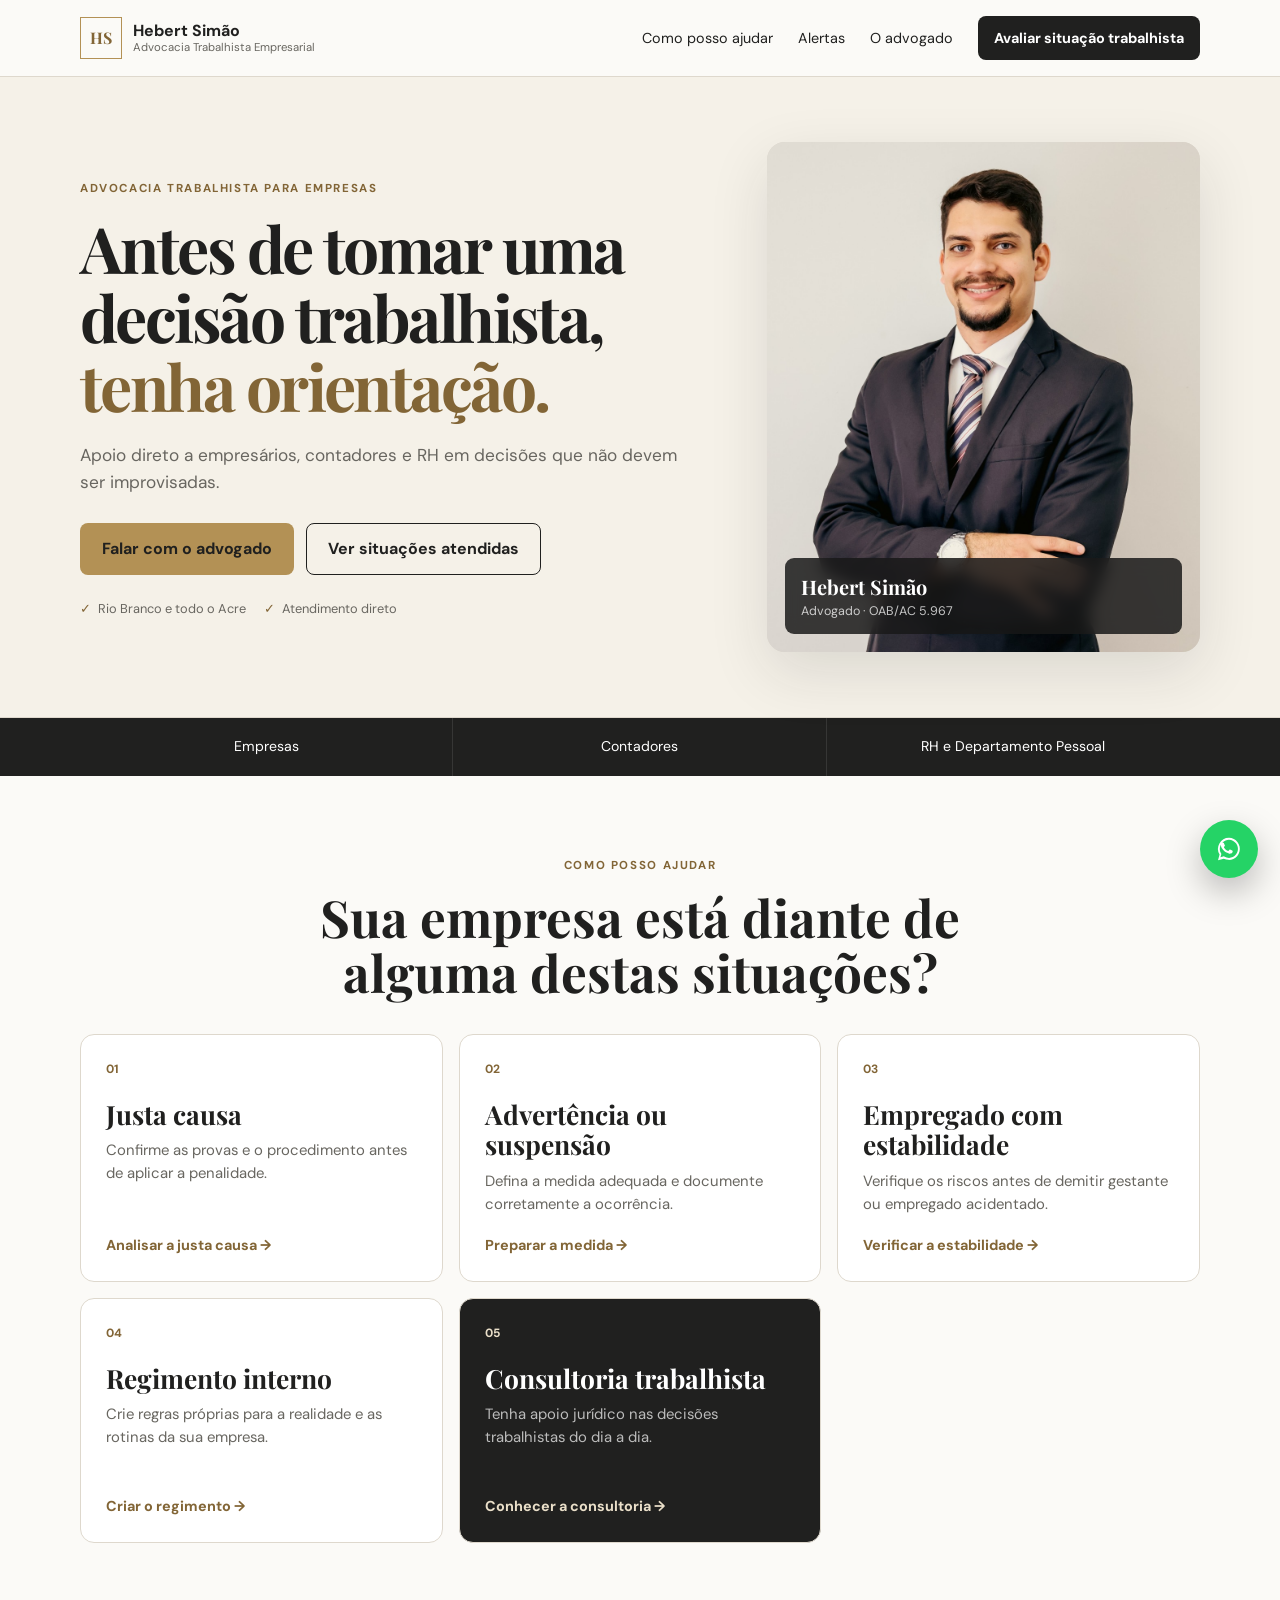
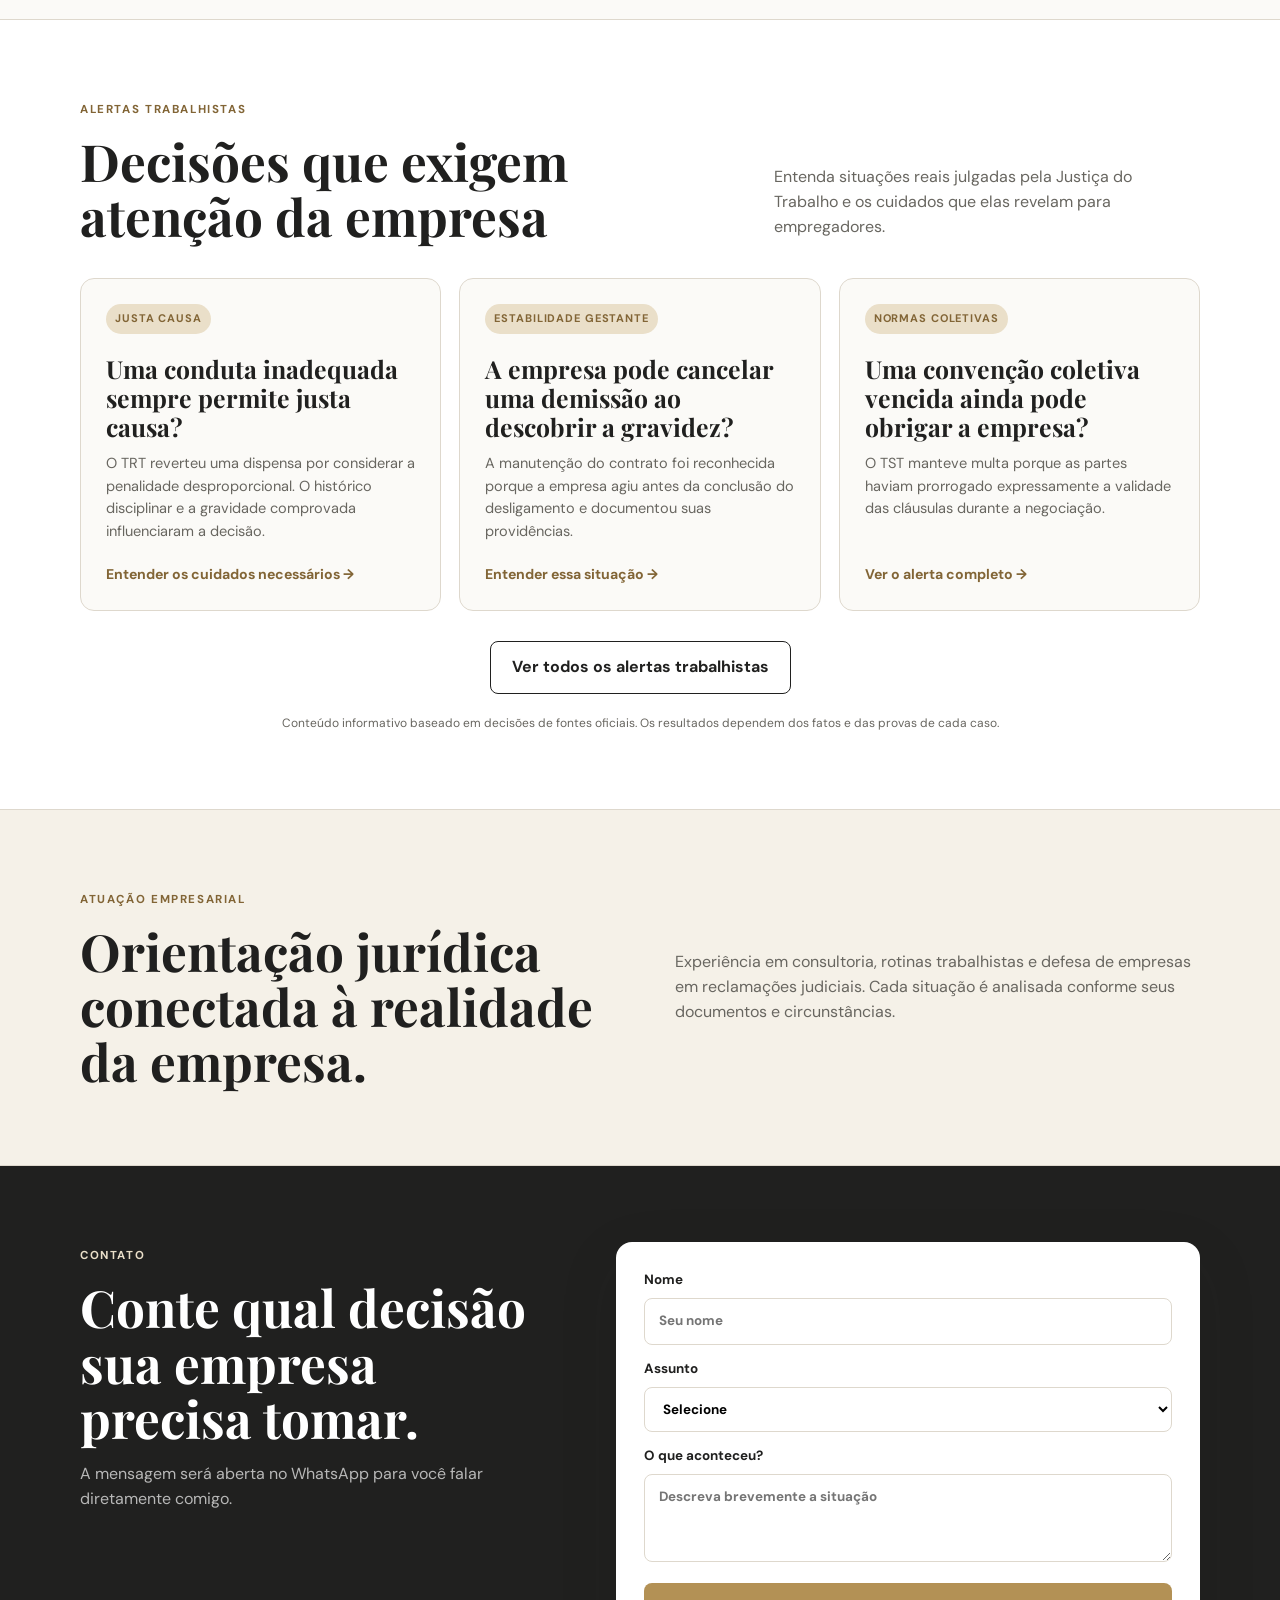
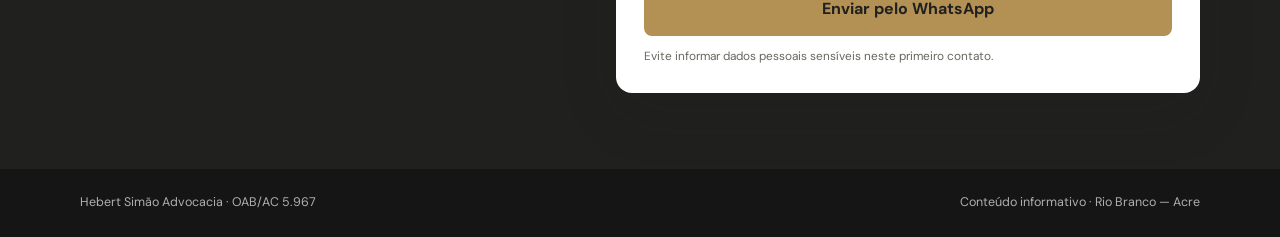
==== index.html @ ea66e222 "Ajusta chamada do contato no menu" ====
<!DOCTYPE html>
<html lang="pt-BR">
<head>
  <meta charset="UTF-8" />
  <meta name="viewport" content="width=device-width, initial-scale=1.0" />
  <meta name="description" content="Advocacia trabalhista para empresas no Acre. Orientação em justa causa, advertências, estabilidade, regimento interno e consultoria trabalhista." />
  <meta name="theme-color" content="#f5f1e8" />
  <meta property="og:title" content="Hebert Simão | Advocacia Trabalhista Empresarial" />
  <meta property="og:description" content="Orientação jurídica antes de advertir, aplicar justa causa ou demitir um empregado com estabilidade." />
  <title>Advogado Trabalhista para Empresas no Acre | Hebert Simão</title>
  <link rel="preconnect" href="https://fonts.googleapis.com" />
  <link rel="preconnect" href="https://fonts.gstatic.com" crossorigin />
  <link href="https://fonts.googleapis.com/css2?family=DM+Sans:wght@400;500;600;700&family=Playfair+Display:wght@600;700&display=swap" rel="stylesheet" />
  <link rel="stylesheet" href="styles.css?v=20260806-2" />
  <link rel="icon" href="favicon.svg" type="image/svg+xml" />
</head>
<body>
  <header class="site-header" id="inicio">
    <div class="container nav-wrap">
      <a class="brand" href="#inicio" aria-label="Página inicial">
        <span class="brand-mark">HS</span>
        <span class="brand-text"><strong>Hebert Simão</strong><small>Advocacia Trabalhista Empresarial</small></span>
      </a>
      <button class="menu-toggle" type="button" aria-label="Abrir menu" aria-expanded="false"><span></span><span></span><span></span></button>
      <nav class="main-nav" aria-label="Navegação principal">
        <a href="#servicos">Como posso ajudar</a>
        <a href="#alertas">Alertas</a>
        <a href="#sobre">O advogado</a>
        <a class="nav-cta" href="#contato">Avaliar situação trabalhista</a>
      </nav>
    </div>
  </header>

  <main>
    <section class="hero">
      <div class="container hero-grid">
        <div class="hero-copy">
          <span class="eyebrow">Advocacia trabalhista para empresas</span>
          <h1>Antes de tomar uma decisão trabalhista, <em>tenha orientação.</em></h1>
          <p class="hero-lead">Apoio direto a empresários, contadores e RH em decisões que não devem ser improvisadas.</p>
          <div class="hero-actions">
            <a class="btn btn-primary" href="#contato" data-service="Análise de uma decisão trabalhista">Falar com o advogado</a>
            <a class="btn btn-secondary" href="#servicos">Ver situações atendidas</a>
          </div>
          <div class="hero-trust"><span>Rio Branco e todo o Acre</span><span>Atendimento direto</span></div>
        </div>
        <div class="hero-photo">
          <img src="hebert-simao.jpg?v=20260804-1" alt="Hebert Simão, advogado trabalhista empresarial" />
          <div class="photo-caption"><strong>Hebert Simão</strong><span>Advogado · OAB/AC 5.967</span></div>
        </div>
      </div>
    </section>

    <section class="quick-strip" aria-label="Públicos atendidos">
      <div class="container quick-grid"><span>Empresas</span><span>Contadores</span><span>RH e Departamento Pessoal</span></div>
    </section>

    <section class="section" id="servicos">
      <div class="container">
        <div class="section-heading centered">
          <span class="eyebrow">Como posso ajudar</span>
          <h2>Sua empresa está diante de alguma destas situações?</h2>
        </div>
        <div class="service-grid">
          <article class="service-card"><span class="service-number">01</span><h3>Justa causa</h3><p>Confirme as provas e o procedimento antes de aplicar a penalidade.</p><a href="#contato" data-service="Justa causa">Analisar a justa causa →</a></article>
          <article class="service-card"><span class="service-number">02</span><h3>Advertência ou suspensão</h3><p>Defina a medida adequada e documente corretamente a ocorrência.</p><a href="#contato" data-service="Advertência ou suspensão">Preparar a medida →</a></article>
          <article class="service-card"><span class="service-number">03</span><h3>Empregado com estabilidade</h3><p>Verifique os riscos antes de demitir gestante ou empregado acidentado.</p><a href="#contato" data-service="Demissão de empregado com estabilidade">Verificar a estabilidade →</a></article>
          <article class="service-card"><span class="service-number">04</span><h3>Regimento interno</h3><p>Crie regras próprias para a realidade e as rotinas da sua empresa.</p><a href="#contato" data-service="Elaboração de regimento interno">Criar o regimento →</a></article>
          <article class="service-card featured"><span class="service-number">05</span><h3>Consultoria trabalhista</h3><p>Tenha apoio jurídico nas decisões trabalhistas do dia a dia.</p><a href="consultoria.html">Conhecer a consultoria →</a></article>
        </div>
      </div>
    </section>

    <section class="section alerts-section" id="alertas">
      <div class="container">
        <div class="section-heading alerts-heading">
          <div><span class="eyebrow">Alertas trabalhistas</span><h2>Decisões que exigem atenção da empresa</h2></div>
          <p>Entenda situações reais julgadas pela Justiça do Trabalho e os cuidados que elas revelam para empregadores.</p>
        </div>
        <div class="alert-grid">
          <article class="alert-card"><span class="alert-tag">Justa causa</span><h3>Uma conduta inadequada sempre permite justa causa?</h3><p>O TRT reverteu uma dispensa por considerar a penalidade desproporcional. O histórico disciplinar e a gravidade comprovada influenciaram a decisão.</p><a href="alerta.html?id=justa-causa-proporcionalidade">Entender os cuidados necessários →</a></article>
          <article class="alert-card"><span class="alert-tag">Estabilidade gestante</span><h3>A empresa pode cancelar uma demissão ao descobrir a gravidez?</h3><p>A manutenção do contrato foi reconhecida porque a empresa agiu antes da conclusão do desligamento e documentou suas providências.</p><a href="alerta.html?id=gravidez-cancelamento-demissao">Entender essa situação →</a></article>
          <article class="alert-card"><span class="alert-tag">Normas coletivas</span><h3>Uma convenção coletiva vencida ainda pode obrigar a empresa?</h3><p>O TST manteve multa porque as partes haviam prorrogado expressamente a validade das cláusulas durante a negociação.</p><a href="alerta.html?id=convencao-coletiva-prorrogada">Ver o alerta completo →</a></article>
        </div>
        <div class="alerts-action"><a class="btn btn-secondary" href="alertas.html">Ver todos os alertas trabalhistas</a></div>
        <p class="editorial-note">Conteúdo informativo baseado em decisões de fontes oficiais. Os resultados dependem dos fatos e das provas de cada caso.</p>
      </div>
    </section>

    <section class="section about-section" id="sobre">
      <div class="container about-wrap">
        <div><span class="eyebrow">Atuação empresarial</span><h2>Orientação jurídica conectada à realidade da empresa.</h2></div>
        <p>Experiência em consultoria, rotinas trabalhistas e defesa de empresas em reclamações judiciais. Cada situação é analisada conforme seus documentos e circunstâncias.</p>
      </div>
    </section>

    <section class="contact-section" id="contato">
      <div class="container contact-grid">
        <div class="contact-copy"><span class="eyebrow">Contato</span><h2>Conte qual decisão sua empresa precisa tomar.</h2><p>A mensagem será aberta no WhatsApp para você falar diretamente comigo.</p></div>
        <form class="contact-form" id="contactForm">
          <label>Nome<input type="text" name="nome" autocomplete="name" required placeholder="Seu nome" /></label>
          <label>Assunto<select name="assunto" id="assunto" required><option value="">Selecione</option><option value="Justa causa">Justa causa</option><option value="Advertência ou suspensão">Advertência ou suspensão</option><option value="Demissão de empregado com estabilidade">Demissão com estabilidade</option><option value="Elaboração de regimento interno">Regimento interno</option><option value="Consultoria trabalhista empresarial">Consultoria trabalhista</option><option value="Análise de uma decisão trabalhista">Outro assunto</option></select></label>
          <label>O que aconteceu?<textarea name="mensagem" required rows="3" placeholder="Descreva brevemente a situação"></textarea></label>
          <input type="hidden" name="perfil" value="Empresa, contador ou RH" />
          <button class="btn btn-primary btn-full" type="submit">Enviar pelo WhatsApp</button>
          <small class="form-note">Evite informar dados pessoais sensíveis neste primeiro contato.</small>
        </form>
      </div>
    </section>
  </main>

  <a class="whatsapp-float" href="https://wa.me/5568999528903?text=Ol%C3%A1%2C%20Dr.%20Hebert.%20Vim%20pelo%20site%20trabalhista%20empresarial." target="_blank" rel="noopener noreferrer" aria-label="Falar pelo WhatsApp"><svg viewBox="0 0 32 32" aria-hidden="true"><path d="M19.11 17.47c-.29-.15-1.71-.84-1.97-.94-.27-.1-.46-.15-.65.15-.19.29-.75.94-.91 1.13-.17.19-.34.22-.63.07-.29-.15-1.23-.45-2.34-1.45-.86-.77-1.45-1.72-1.62-2.01-.17-.29-.02-.45.13-.59.13-.13.29-.34.44-.51.15-.17.19-.29.29-.49.1-.19.05-.36-.02-.51-.07-.15-.65-1.57-.89-2.15-.23-.56-.47-.48-.65-.49h-.56c-.19 0-.51.07-.77.36-.27.29-1.01.99-1.01 2.42s1.04 2.81 1.18 3.01c.15.19 2.04 3.12 4.95 4.38.69.3 1.23.48 1.65.61.69.22 1.32.19 1.82.12.56-.08 1.71-.7 1.95-1.38.24-.68.24-1.26.17-1.38-.07-.12-.27-.19-.56-.34zM16.03 4.8a11.05 11.05 0 0 0-9.47 16.75L5 27.2l5.79-1.52A11.04 11.04 0 1 0 16.03 4.8zm0 20.08c-1.7 0-3.36-.46-4.8-1.34l-.34-.2-3.44.9.92-3.35-.22-.35a9.04 9.04 0 1 1 7.88 4.34z"/></svg></a>
  <footer class="site-footer"><div class="container footer-bottom"><span>Hebert Simão Advocacia · OAB/AC 5.967</span><span>Conteúdo informativo · Rio Branco — Acre</span></div></footer>
  <script src="script.js?v=20260806-1"></script>
</body>
</html>
---- styles.css ----
:root{--ink:#20201f;--gold:#b39155;--gold-dark:#826536;--gold-light:#eadfc9;--cream:#f5f1e8;--paper:#fbfaf7;--muted:#686660;--line:#ded8cd;--whatsapp:#25d366;--shadow:0 20px 60px rgba(32,32,31,.12)}
*{box-sizing:border-box}html{scroll-behavior:smooth;scroll-padding-top:88px}body{margin:0;font-family:"DM Sans",sans-serif;color:var(--ink);background:var(--paper);line-height:1.55}a{color:inherit;text-decoration:none}button,input,select,textarea{font:inherit}.container{width:min(1120px,calc(100% - 38px));margin:0 auto}.narrow{max-width:820px}
.site-header{position:sticky;top:0;z-index:100;background:rgba(251,250,247,.95);backdrop-filter:blur(14px);border-bottom:1px solid var(--line)}.nav-wrap{min-height:76px;display:flex;align-items:center;justify-content:space-between;gap:22px}.brand{display:inline-flex;align-items:center;gap:11px}.brand-mark{width:42px;height:42px;display:grid;place-items:center;border:1px solid var(--gold);color:var(--gold-dark);font-family:"Playfair Display",serif;font-weight:700}.brand-text{display:flex;flex-direction:column;line-height:1.18}.brand-text strong{font-size:1rem}.brand-text small{font-size:.71rem;color:var(--muted)}.main-nav{display:flex;align-items:center;gap:25px;font-size:.9rem}.main-nav a:hover{color:var(--gold-dark)}.nav-cta{background:var(--ink);color:#fff!important;padding:11px 16px;font-weight:700;border-radius:8px}.menu-toggle{display:none;background:transparent;border:0}.menu-toggle span{display:block;width:24px;height:2px;margin:5px;background:var(--ink)}
.hero{background:var(--cream);padding:65px 0;border-bottom:1px solid var(--line)}.hero-grid{display:grid;grid-template-columns:1.18fr .82fr;gap:64px;align-items:center}.eyebrow{display:inline-block;text-transform:uppercase;letter-spacing:.14em;font-size:.72rem;font-weight:700;color:var(--gold-dark);margin-bottom:15px}.hero h1,.section-heading h2,.about-wrap h2,.contact-copy h2,.inner-hero h1,.article-cta h2{font-family:"Playfair Display",serif;line-height:1.08;margin:0}.hero h1{font-size:clamp(2.8rem,5vw,4.8rem);letter-spacing:-.04em}.hero h1 em{color:var(--gold-dark);font-style:normal}.hero-lead{max-width:650px;font-size:1.08rem;color:var(--muted);margin:22px 0 27px}.hero-actions{display:flex;flex-wrap:wrap;gap:12px}.btn{min-height:51px;display:inline-flex;align-items:center;justify-content:center;padding:13px 21px;border:1px solid transparent;font-weight:700;border-radius:8px;cursor:pointer;transition:.2s}.btn:hover{transform:translateY(-1px)}.btn-primary{background:var(--gold);color:var(--ink)}.btn-primary:hover{background:var(--gold-light)}.btn-secondary{border-color:var(--ink)}.btn-full{width:100%}.hero-trust{display:flex;flex-wrap:wrap;gap:18px;margin-top:24px;color:var(--muted);font-size:.8rem}.hero-trust span:before{content:"✓";color:var(--gold-dark);margin-right:7px}.hero-photo{position:relative;overflow:hidden;height:510px;border-radius:18px;background:#ded8cd;box-shadow:var(--shadow)}.hero-photo img{width:100%;height:100%;display:block;object-fit:cover;object-position:center 18%}.photo-caption{position:absolute;left:18px;right:18px;bottom:18px;display:flex;flex-direction:column;padding:13px 16px;border-radius:9px;background:rgba(25,25,24,.84);color:#fff;backdrop-filter:blur(8px)}.photo-caption strong{font-family:"Playfair Display",serif;font-size:1.25rem}.photo-caption span{font-size:.78rem;color:rgba(255,255,255,.75)}
.quick-strip{background:var(--ink);color:#fff}.quick-grid{display:grid;grid-template-columns:repeat(3,1fr)}.quick-grid span{padding:18px;text-align:center;border-right:1px solid rgba(255,255,255,.1);font-size:.88rem}.quick-grid span:last-child{border-right:0}
.section{padding:76px 0}.section-heading{max-width:780px;margin-bottom:34px}.section-heading.centered{text-align:center;margin-left:auto;margin-right:auto}.section-heading h2,.about-wrap h2{font-size:clamp(2rem,4vw,3.25rem)}.service-grid{display:grid;grid-template-columns:repeat(3,1fr);gap:16px}.service-card{background:#fff;border:1px solid var(--line);padding:25px;border-radius:14px;display:flex;flex-direction:column;min-height:245px}.service-number{color:var(--gold-dark);font-size:.75rem;font-weight:700}.service-card h3{font-family:"Playfair Display",serif;font-size:1.65rem;line-height:1.15;margin:20px 0 10px}.service-card p{color:var(--muted);margin:0 0 18px;font-size:.93rem}.service-card a{margin-top:auto;color:var(--gold-dark);font-weight:700;font-size:.9rem}.service-card.featured{background:var(--ink);color:#fff}.service-card.featured p{color:rgba(255,255,255,.7)}.service-card.featured .service-number,.service-card.featured a{color:var(--gold-light)}
.alerts-section{background:#fff;border-top:1px solid var(--line)}.alerts-heading{max-width:none;display:grid;grid-template-columns:1.2fr .8fr;gap:56px;align-items:end}.alerts-heading p{color:var(--muted);margin:0 0 5px}.alert-grid{display:grid;grid-template-columns:repeat(3,1fr);gap:18px}.alert-card{background:var(--paper);border:1px solid var(--line);border-radius:14px;padding:25px;display:flex;flex-direction:column;min-height:300px;transition:.2s}.alert-card:hover{transform:translateY(-3px);box-shadow:0 14px 35px rgba(32,32,31,.08)}.alert-tag{display:inline-flex;align-self:flex-start;padding:6px 9px;border-radius:999px;background:var(--gold-light);color:var(--gold-dark);font-size:.69rem;font-weight:700;text-transform:uppercase;letter-spacing:.08em}.alert-card h3,.alert-card h2{font-family:"Playfair Display",serif;line-height:1.18;margin:20px 0 12px}.alert-card h3{font-size:1.55rem}.alert-card h2{font-size:1.48rem}.alert-card p{color:var(--muted);font-size:.91rem;margin:0 0 20px}.alert-card a{margin-top:auto;color:var(--gold-dark);font-weight:700;font-size:.88rem}.alerts-action{text-align:center;margin-top:30px}.editorial-note{max-width:760px;margin:20px auto 0;text-align:center;color:var(--muted);font-size:.75rem}
.about-section{background:var(--cream);border-top:1px solid var(--line);border-bottom:1px solid var(--line)}.about-wrap{display:grid;grid-template-columns:1fr 1fr;gap:70px;align-items:center}.about-wrap p{color:var(--muted);margin:0;font-size:1rem}
.contact-section{background:var(--ink);color:#fff;padding:76px 0}.contact-grid{display:grid;grid-template-columns:.9fr 1.1fr;gap:58px;align-items:start}.contact-copy .eyebrow{color:var(--gold-light)}.contact-copy h2{font-size:clamp(2.1rem,4vw,3.4rem)}.contact-copy p{color:rgba(255,255,255,.68)}.contact-form{background:#fff;color:var(--ink);padding:28px;border-radius:16px;box-shadow:var(--shadow)}.contact-form label{display:block;font-weight:700;font-size:.84rem;margin-bottom:14px}.contact-form input,.contact-form select,.contact-form textarea{width:100%;margin-top:7px;padding:12px 14px;border:1px solid var(--line);border-radius:8px;background:#fff;outline:none}.contact-form input:focus,.contact-form select:focus,.contact-form textarea:focus{border-color:var(--gold);box-shadow:0 0 0 3px rgba(179,145,85,.14)}.form-note{display:block;margin-top:11px;color:var(--muted);font-size:.74rem}
.inner-hero{padding:76px 0 64px;background:var(--cream);border-bottom:1px solid var(--line)}.inner-hero h1{font-size:clamp(2.5rem,5vw,4.4rem);letter-spacing:-.035em}.inner-hero p{max-width:700px;color:var(--muted);font-size:1.05rem}.filter-row{display:flex;flex-wrap:wrap;gap:9px;margin-bottom:28px}.filter-button{border:1px solid var(--line);background:#fff;padding:9px 14px;border-radius:999px;color:var(--muted);cursor:pointer;font-size:.82rem;font-weight:700}.filter-button.active,.filter-button:hover{background:var(--ink);border-color:var(--ink);color:#fff}.alert-list .alert-card{min-height:315px}.article-cta{padding:68px 0;text-align:center;background:var(--ink);color:#fff}.article-cta .eyebrow{color:var(--gold-light)}.article-cta h2{font-size:clamp(2rem,4vw,3rem)}.article-cta p{color:rgba(255,255,255,.7);margin:18px auto 25px}
.article-header .back-link{display:block;margin-bottom:28px;color:var(--muted);font-size:.85rem;font-weight:700}.article-header .alert-tag{margin-bottom:17px}.article-layout{display:grid;grid-template-columns:minmax(0,1fr) 340px;gap:72px;padding-top:64px;padding-bottom:76px;align-items:start}.article-body{font-size:1.04rem}.article-body>p{margin:0 0 22px}.care-box{margin:34px 0;padding:28px;background:var(--cream);border-left:4px solid var(--gold)}.care-box h2,.article-contact h2{font-family:"Playfair Display",serif;line-height:1.18;margin:0 0 16px}.care-box ul{margin:0;padding-left:21px}.care-box li{margin:9px 0}.case-note{padding:18px;border:1px solid var(--line);border-radius:10px;color:var(--muted);font-size:.9rem}.source-line{font-size:.82rem;color:var(--muted)}.source-line a,.text-link{color:var(--gold-dark);font-weight:700}.article-contact{position:sticky;top:100px;background:var(--ink);color:#fff;padding:27px;border-radius:14px}.article-contact .eyebrow{color:var(--gold-light)}.article-contact p{font-size:.9rem;color:rgba(255,255,255,.7)}.article-contact .btn{margin-top:10px}
.whatsapp-float{position:fixed!important;right:22px;bottom:max(22px,env(safe-area-inset-bottom));width:58px;height:58px;border-radius:50%;background:var(--whatsapp);display:grid!important;place-items:center;z-index:9999;visibility:visible!important;opacity:1!important;pointer-events:auto;box-shadow:0 14px 35px rgba(0,0,0,.26);transition:.2s}.whatsapp-float:hover{transform:translateY(-2px) scale(1.03)}.whatsapp-float svg{width:32px;height:32px;fill:#fff}.site-footer{background:#151515;color:rgba(255,255,255,.66);padding:24px 0}.footer-bottom{display:flex;justify-content:space-between;gap:20px;font-size:.78rem}
@media(max-width:900px){.main-nav{position:absolute;left:18px;right:18px;top:76px;display:none;flex-direction:column;align-items:stretch;background:var(--paper);padding:20px;border:1px solid var(--line);box-shadow:var(--shadow)}.main-nav.open{display:flex}.menu-toggle{display:block}.hero{padding:52px 0}.hero-grid,.about-wrap,.contact-grid,.alerts-heading,.article-layout{grid-template-columns:1fr}.hero-grid{gap:34px}.hero-photo{height:500px;max-width:520px}.service-grid{grid-template-columns:1fr 1fr}.alert-grid{grid-template-columns:1fr 1fr}.alerts-heading{gap:15px}.article-layout{gap:34px}.article-contact{position:static}.section{padding:62px 0}}
@media(max-width:640px){.container{width:min(100% - 26px,1120px)}.brand-text small{display:none}.hero h1{font-size:2.5rem}.hero-lead{font-size:1rem}.hero-actions{flex-direction:column}.btn{width:100%}.hero-photo{height:390px}.quick-grid{grid-template-columns:1fr}.quick-grid span{border-right:0;border-bottom:1px solid rgba(255,255,255,.1);padding:13px}.service-grid,.alert-grid{grid-template-columns:1fr}.service-card{min-height:auto;padding:23px}.alert-card{min-height:auto}.contact-form{padding:22px}.footer-bottom{flex-direction:column;gap:5px}.whatsapp-float{right:16px;bottom:max(16px,env(safe-area-inset-bottom));width:54px;height:54px}.inner-hero{padding:52px 0}.inner-hero h1{font-size:2.45rem}.article-layout{padding-top:42px}}

/* Consultoria trabalhista empresarial */
.consult-hero{background:var(--cream);padding:72px 0;border-bottom:1px solid var(--line)}
.consult-hero-grid{display:grid;grid-template-columns:1.08fr .92fr;gap:64px;align-items:center}
.consult-hero h1{font-family:"Playfair Display",serif;font-size:clamp(2.7rem,5vw,4.7rem);line-height:1.06;letter-spacing:-.04em;margin:0}
.consult-hero h1 em{color:var(--gold-dark);font-style:normal}
.consult-hero p{max-width:650px;color:var(--muted);font-size:1.06rem;margin:22px 0 28px}
.consult-panel{background:var(--ink);color:#fff;border-radius:18px;padding:32px;box-shadow:var(--shadow)}
.consult-panel .eyebrow{color:var(--gold-light)}
.consult-panel h2{font-family:"Playfair Display",serif;font-size:2rem;line-height:1.15;margin:0 0 20px}
.consult-checks{list-style:none;padding:0;margin:0;display:grid;gap:13px}
.consult-checks li{position:relative;padding-left:27px;color:rgba(255,255,255,.76);font-size:.94rem}
.consult-checks li:before{content:"✓";position:absolute;left:0;color:var(--gold-light);font-weight:700}
.support-grid{display:grid;grid-template-columns:1fr 1fr;gap:20px}
.support-card{border:1px solid var(--line);border-radius:16px;padding:30px;background:#fff;display:flex;flex-direction:column}
.support-card.featured{background:var(--ink);color:#fff}
.support-card .support-label{color:var(--gold-dark);font-size:.72rem;font-weight:700;text-transform:uppercase;letter-spacing:.12em}
.support-card.featured .support-label{color:var(--gold-light)}
.support-card h3{font-family:"Playfair Display",serif;font-size:2rem;line-height:1.15;margin:16px 0 10px}
.support-card>p{color:var(--muted);margin:0 0 20px}
.support-card.featured>p,.support-card.featured li{color:rgba(255,255,255,.72)}
.support-card ul{padding-left:20px;margin:0 0 26px}
.support-card li{margin:9px 0;color:var(--muted)}
.support-card .btn{margin-top:auto;align-self:flex-start}
.support-card.featured .btn-secondary{border-color:var(--gold-light);color:var(--gold-light)}
.scope-section{background:var(--cream);border-top:1px solid var(--line);border-bottom:1px solid var(--line)}
.scope-grid{display:grid;grid-template-columns:.85fr 1.15fr;gap:70px;align-items:start}
.scope-grid h2{font-family:"Playfair Display",serif;font-size:clamp(2rem,4vw,3.2rem);line-height:1.08;margin:0}
.scope-items{display:grid;grid-template-columns:1fr 1fr;gap:12px}
.scope-item{background:#fff;border:1px solid var(--line);border-radius:12px;padding:18px}
.scope-item strong{display:block;margin-bottom:5px}
.scope-item span{color:var(--muted);font-size:.86rem}
.steps-grid{display:grid;grid-template-columns:repeat(3,1fr);gap:18px}
.step-card{padding:25px;border-top:2px solid var(--gold)}
.step-card span{font-family:"Playfair Display",serif;color:var(--gold-dark);font-size:1.5rem}
.step-card h3{margin:11px 0 8px}
.step-card p{color:var(--muted);font-size:.9rem;margin:0}
.consult-note{max-width:780px;margin:28px auto 0;text-align:center;color:var(--muted);font-size:.78rem}
@media(max-width:900px){.consult-hero-grid,.scope-grid{grid-template-columns:1fr}.consult-hero-grid{gap:34px}.scope-grid{gap:34px}}
@media(max-width:640px){.consult-hero{padding:52px 0}.consult-hero h1{font-size:2.55rem}.consult-panel{padding:25px}.support-grid,.scope-items,.steps-grid{grid-template-columns:1fr}.support-card{padding:24px}.support-card .btn{width:100%}.step-card{padding:20px 4px}}
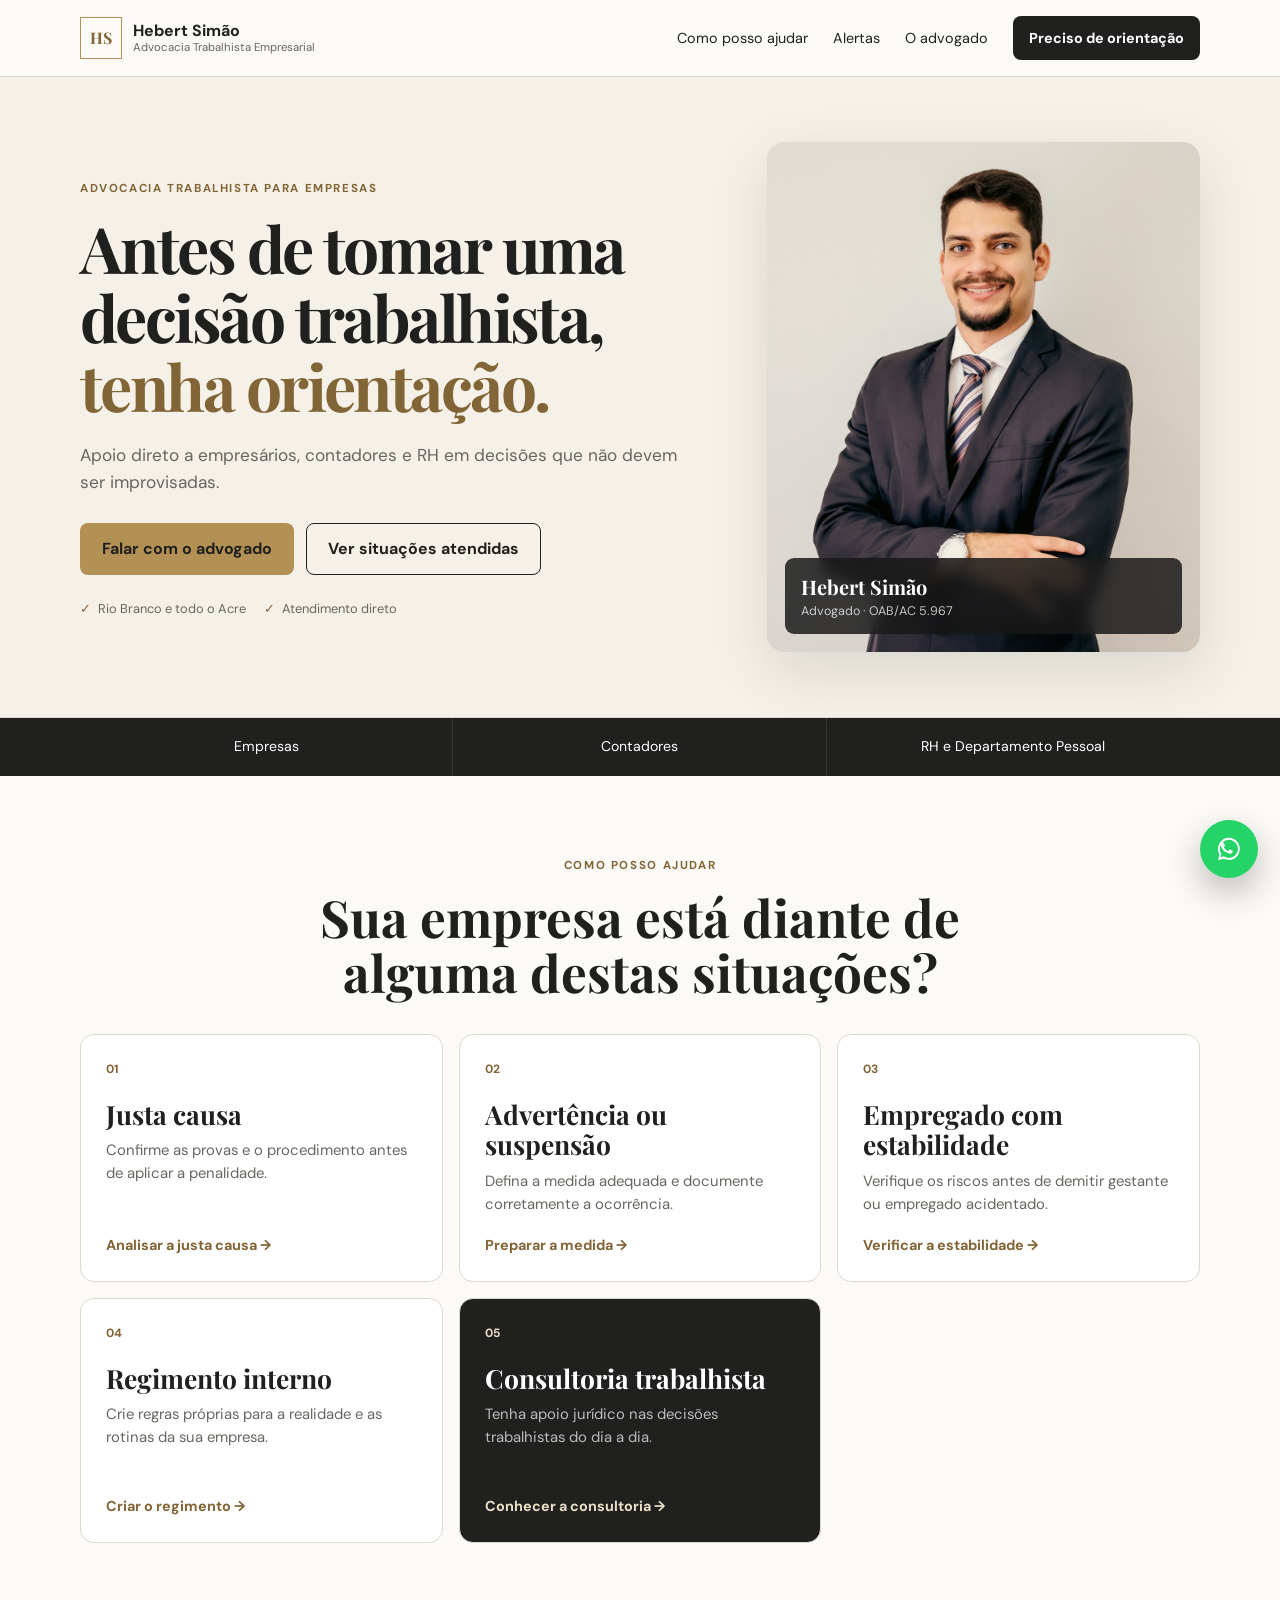
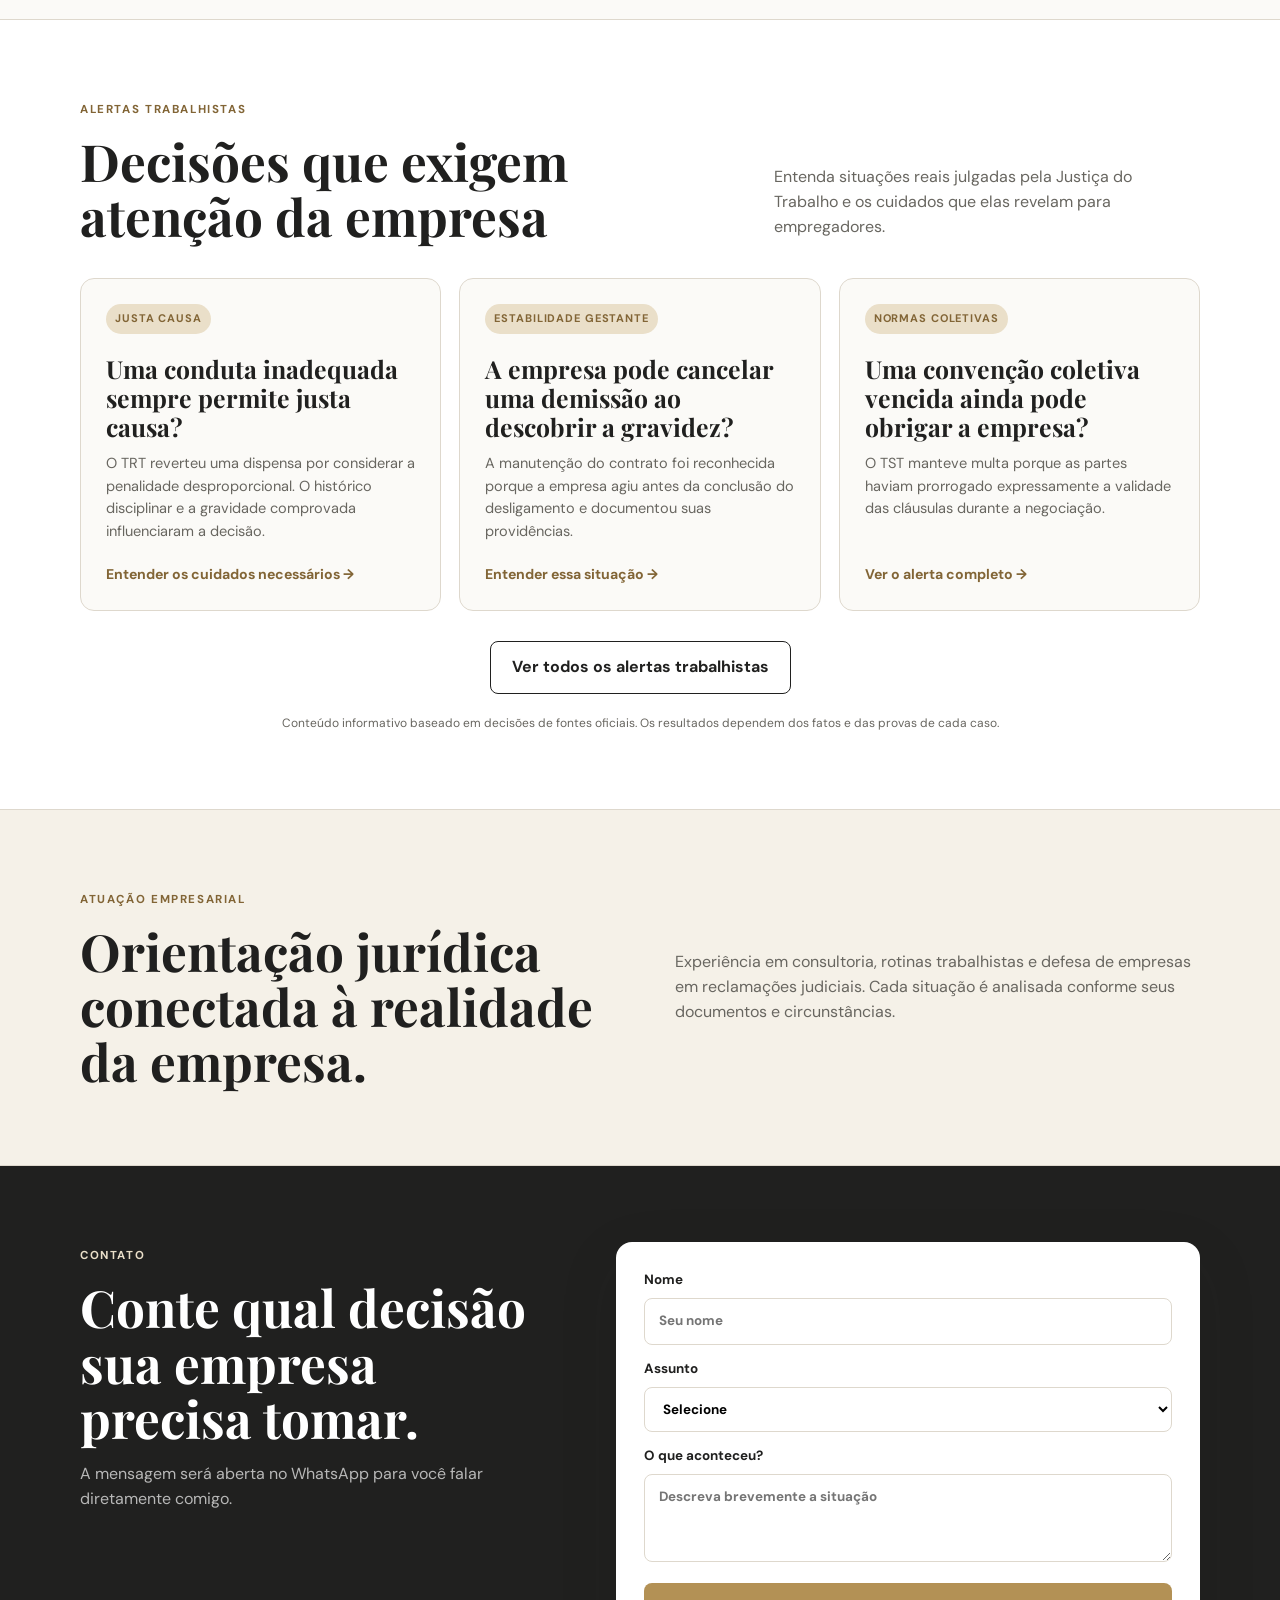
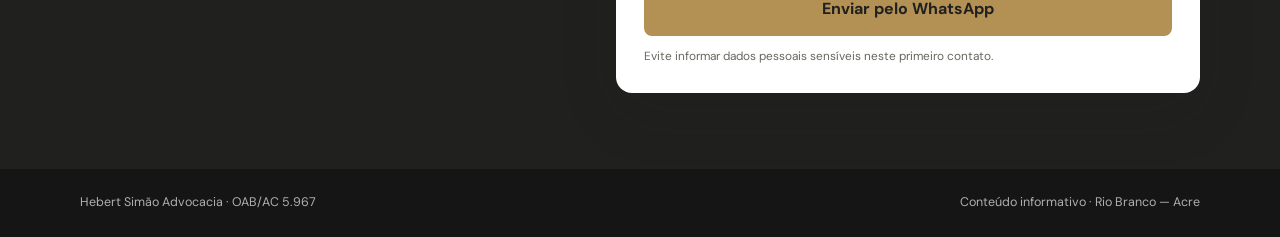
==== commit 11cc2c02: "Encurta chamada do menu para orientação" ====
--- a/index.html
+++ b/index.html
@@ -26,7 +26,7 @@
         <a href="#servicos">Como posso ajudar</a>
         <a href="#alertas">Alertas</a>
         <a href="#sobre">O advogado</a>
-        <a class="nav-cta" href="#contato">Avaliar situação trabalhista</a>
+        <a class="nav-cta" href="#contato">Preciso de orientação</a>
       </nav>
     </div>
   </header>
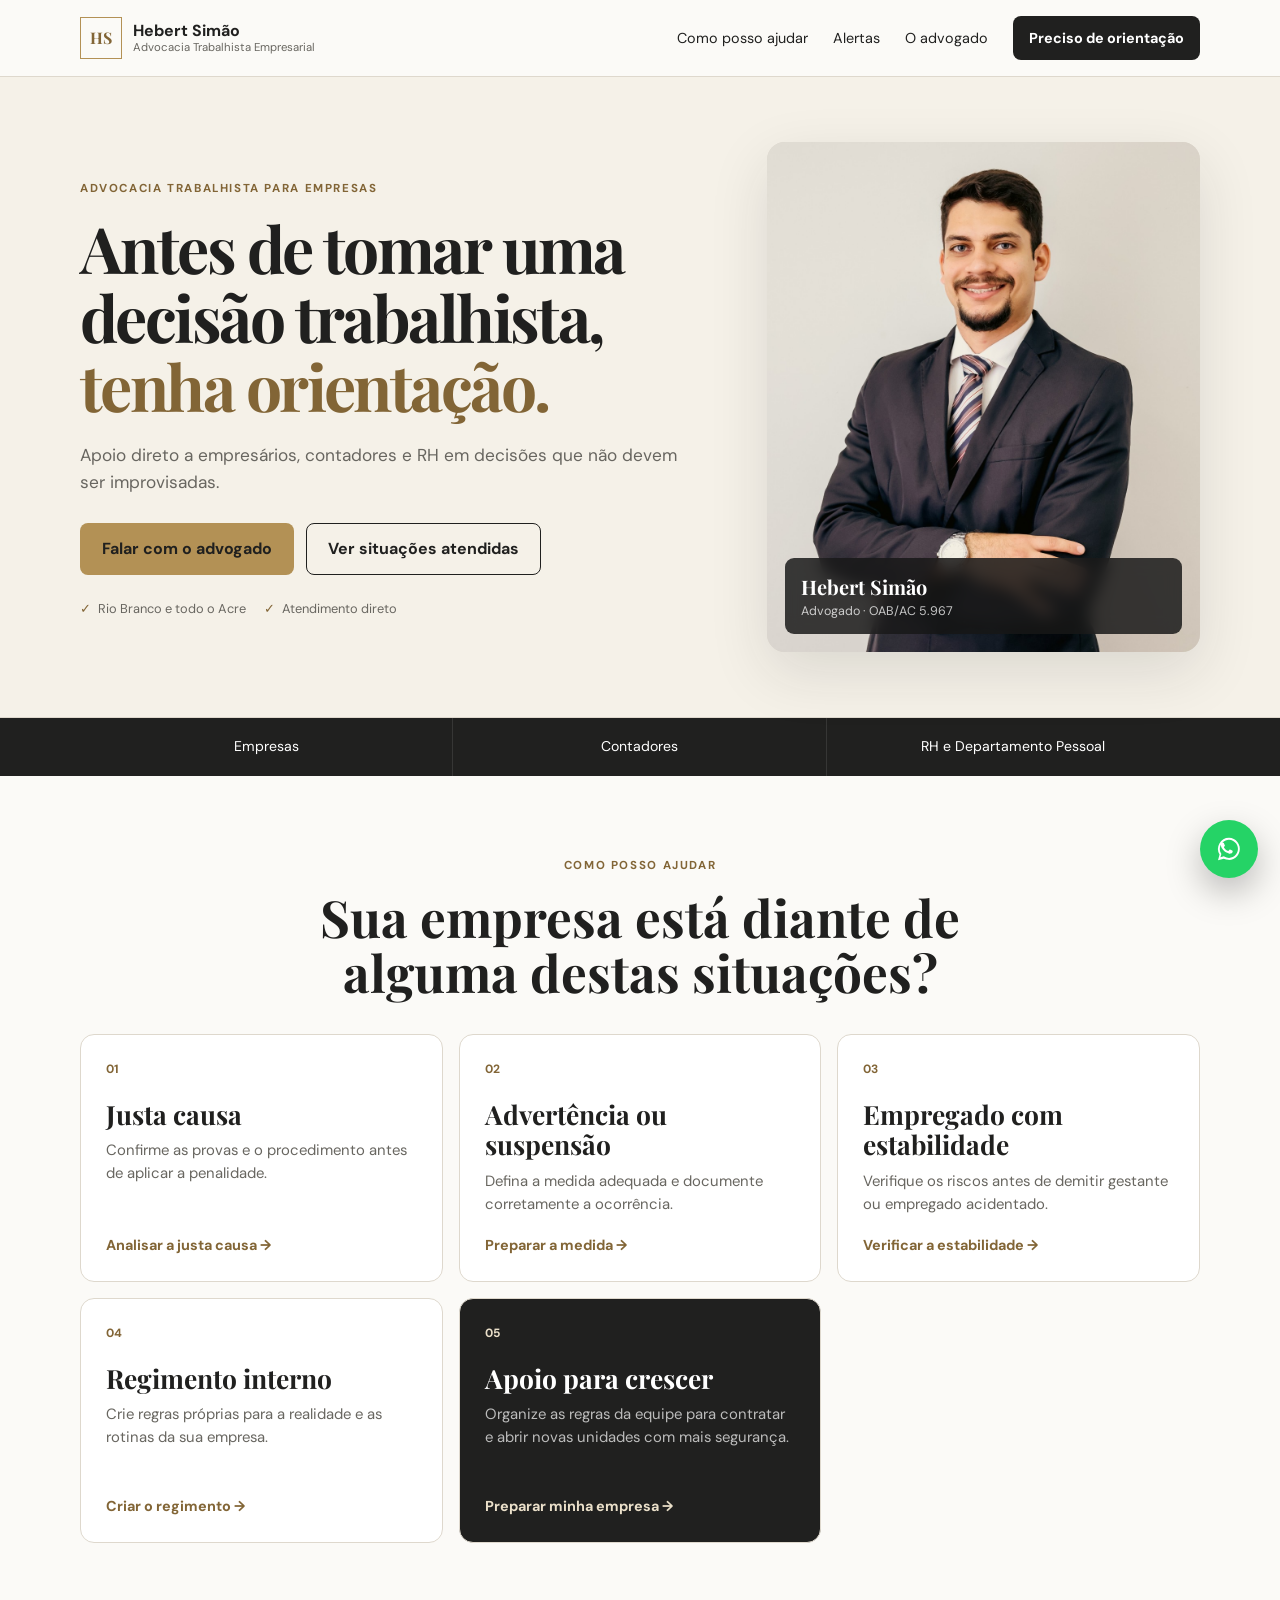
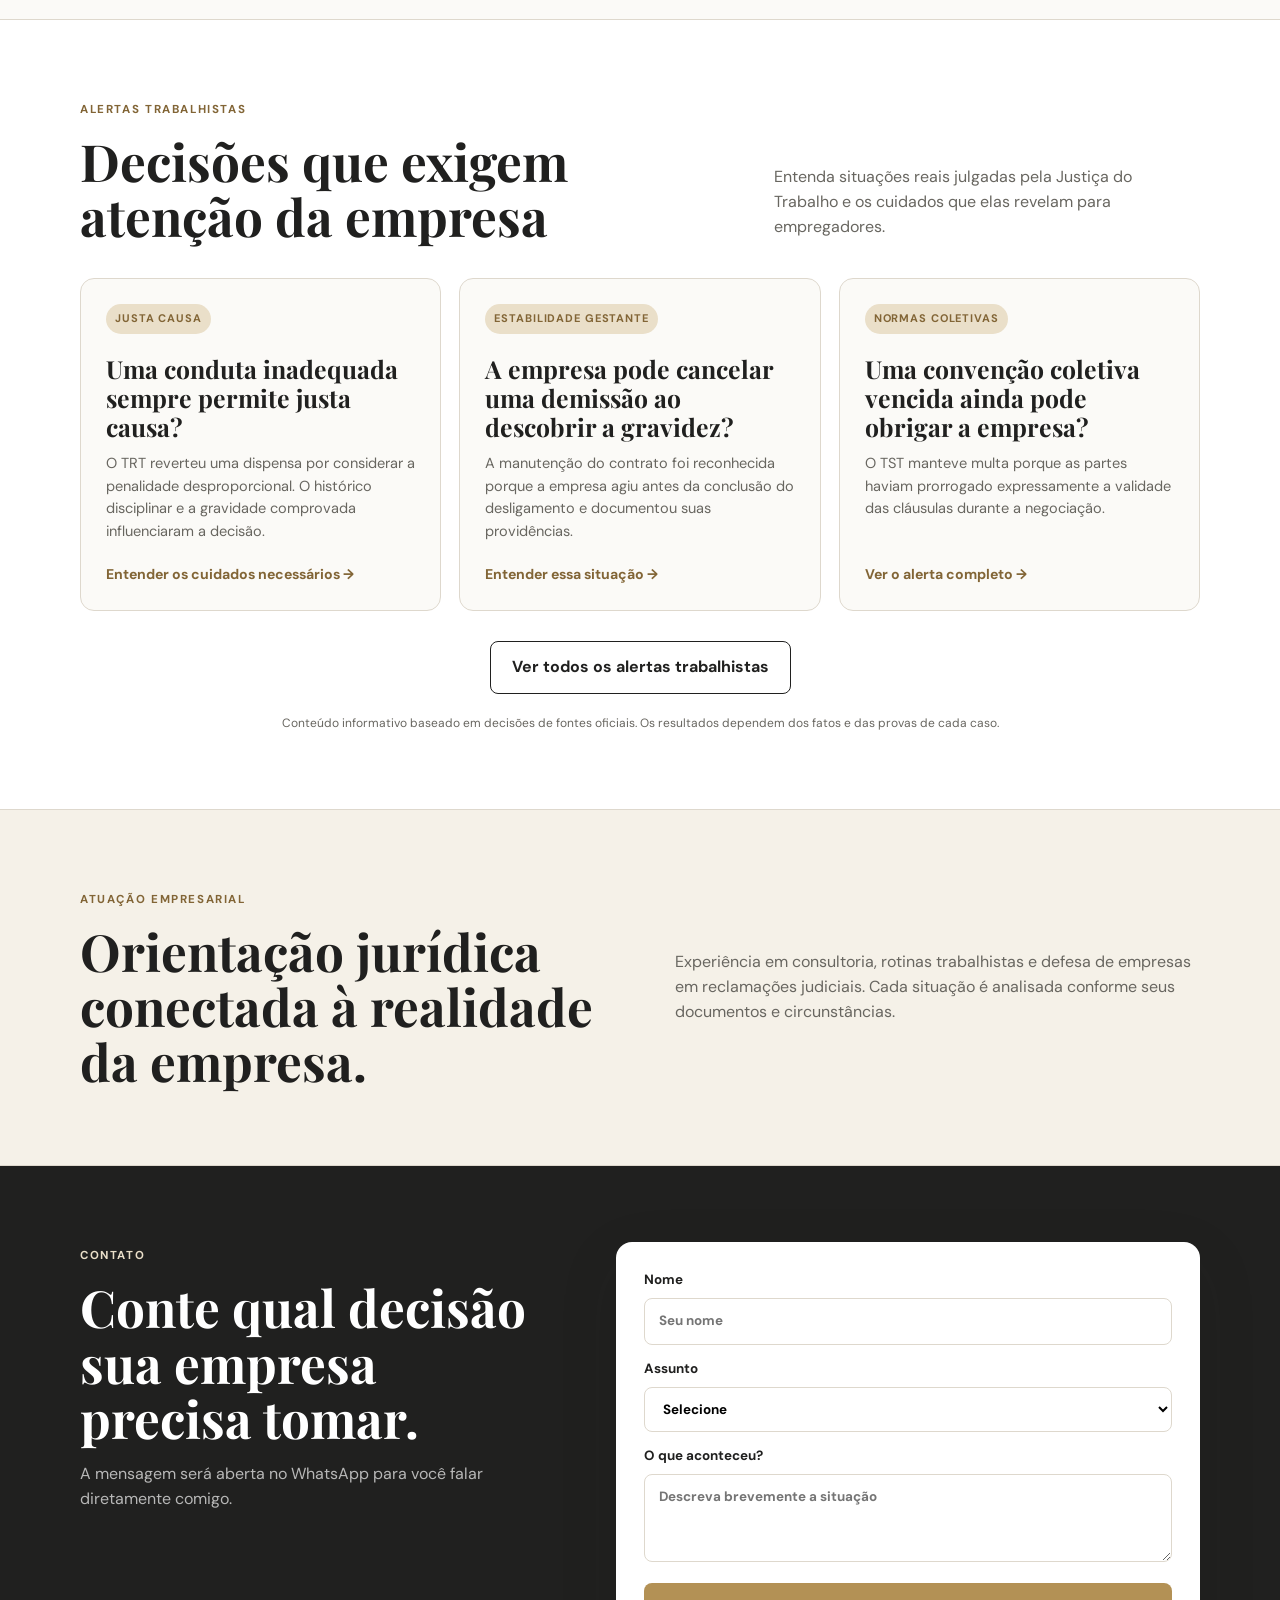
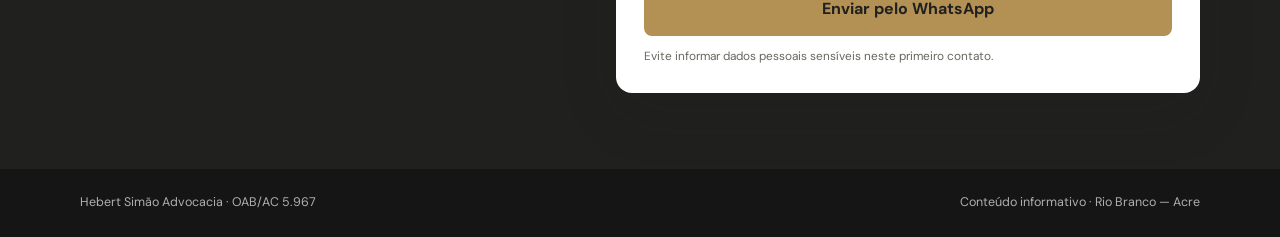
==== commit 0ff3719c: "Atualiza chamada da consultoria para crescimento empresarial" ====
--- a/index.html
+++ b/index.html
@@ -11,7 +11,7 @@
   <link rel="preconnect" href="https://fonts.googleapis.com" />
   <link rel="preconnect" href="https://fonts.gstatic.com" crossorigin />
   <link href="https://fonts.googleapis.com/css2?family=DM+Sans:wght@400;500;600;700&family=Playfair+Display:wght@600;700&display=swap" rel="stylesheet" />
-  <link rel="stylesheet" href="styles.css?v=20260806-2" />
+  <link rel="stylesheet" href="styles.css?v=20260808-1" />
   <link rel="icon" href="favicon.svg" type="image/svg+xml" />
 </head>
 <body>
@@ -66,7 +66,7 @@
           <article class="service-card"><span class="service-number">02</span><h3>Advertência ou suspensão</h3><p>Defina a medida adequada e documente corretamente a ocorrência.</p><a href="#contato" data-service="Advertência ou suspensão">Preparar a medida →</a></article>
           <article class="service-card"><span class="service-number">03</span><h3>Empregado com estabilidade</h3><p>Verifique os riscos antes de demitir gestante ou empregado acidentado.</p><a href="#contato" data-service="Demissão de empregado com estabilidade">Verificar a estabilidade →</a></article>
           <article class="service-card"><span class="service-number">04</span><h3>Regimento interno</h3><p>Crie regras próprias para a realidade e as rotinas da sua empresa.</p><a href="#contato" data-service="Elaboração de regimento interno">Criar o regimento →</a></article>
-          <article class="service-card featured"><span class="service-number">05</span><h3>Consultoria trabalhista</h3><p>Tenha apoio jurídico nas decisões trabalhistas do dia a dia.</p><a href="consultoria.html">Conhecer a consultoria →</a></article>
+          <article class="service-card featured"><span class="service-number">05</span><h3>Apoio para crescer</h3><p>Organize as regras da equipe para contratar e abrir novas unidades com mais segurança.</p><a href="consultoria.html">Preparar minha empresa →</a></article>
         </div>
       </div>
     </section>
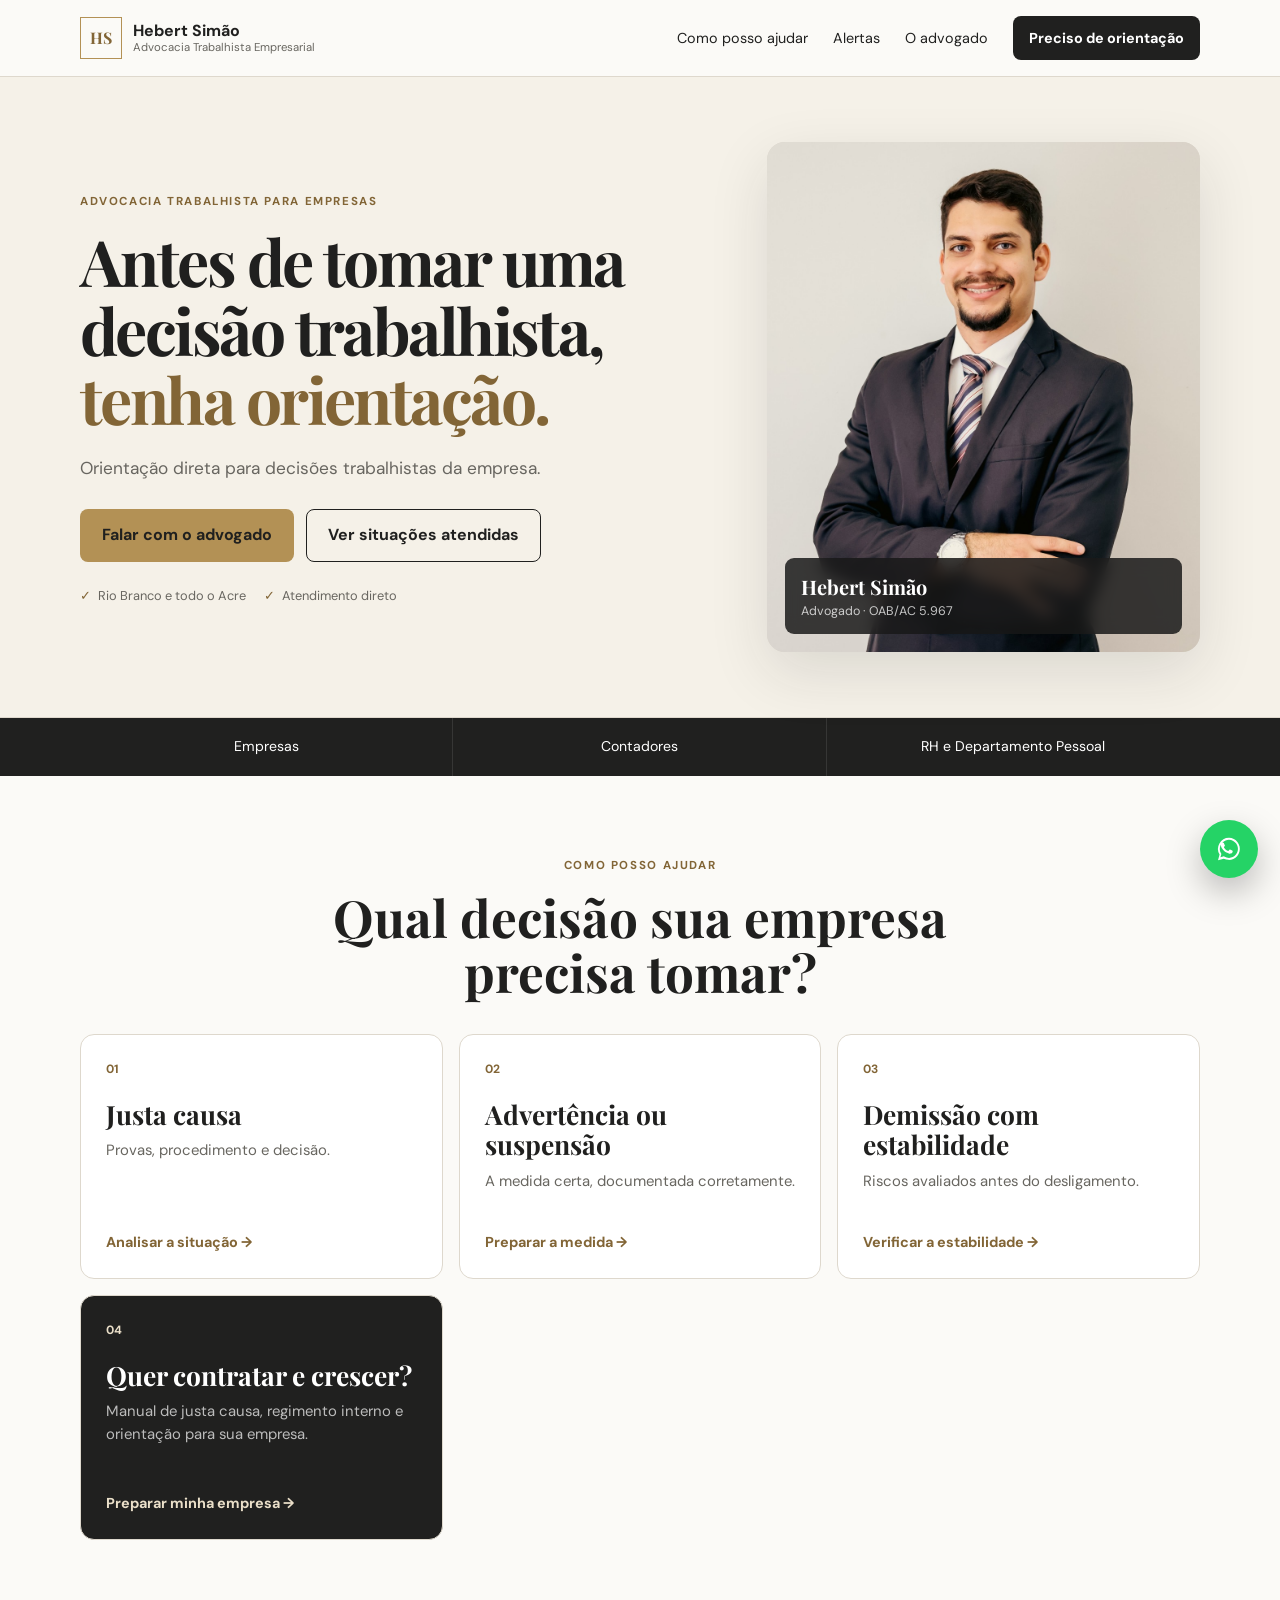
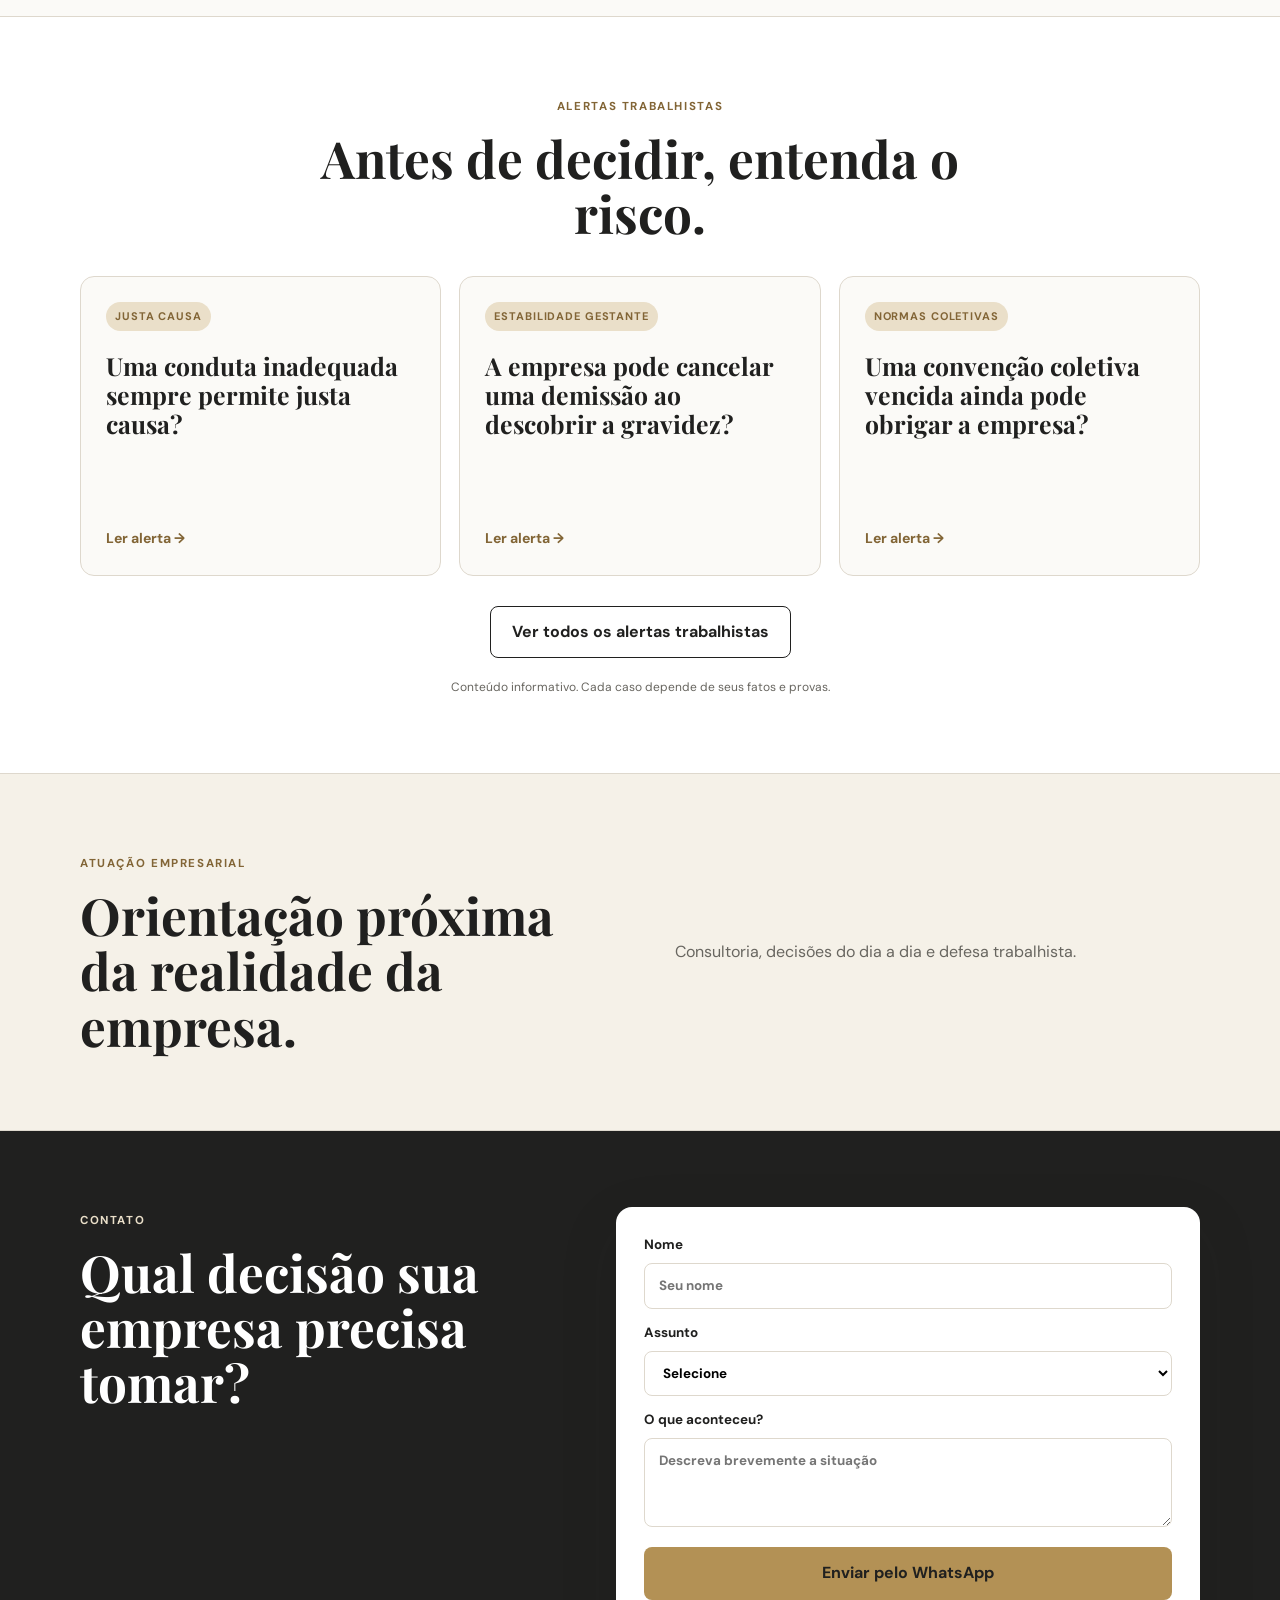
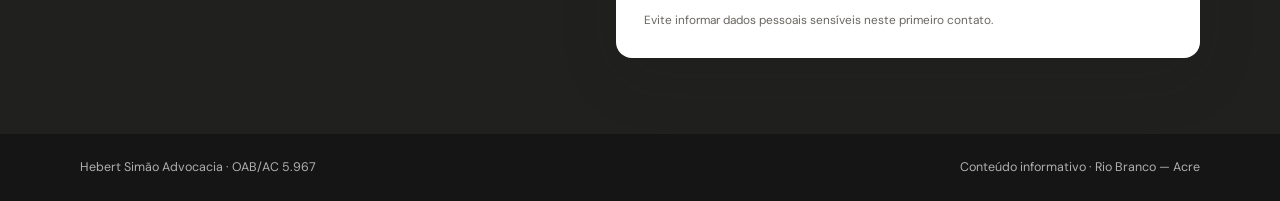
==== commit ca4900d6: "Enxuga a página inicial e destaca estrutura para crescer" ====
--- a/index.html
+++ b/index.html
@@ -37,7 +37,7 @@
         <div class="hero-copy">
           <span class="eyebrow">Advocacia trabalhista para empresas</span>
           <h1>Antes de tomar uma decisão trabalhista, <em>tenha orientação.</em></h1>
-          <p class="hero-lead">Apoio direto a empresários, contadores e RH em decisões que não devem ser improvisadas.</p>
+          <p class="hero-lead">Orientação direta para decisões trabalhistas da empresa.</p>
           <div class="hero-actions">
             <a class="btn btn-primary" href="#contato" data-service="Análise de uma decisão trabalhista">Falar com o advogado</a>
             <a class="btn btn-secondary" href="#servicos">Ver situações atendidas</a>
@@ -59,44 +59,43 @@
       <div class="container">
         <div class="section-heading centered">
           <span class="eyebrow">Como posso ajudar</span>
-          <h2>Sua empresa está diante de alguma destas situações?</h2>
+          <h2>Qual decisão sua empresa precisa tomar?</h2>
         </div>
         <div class="service-grid">
-          <article class="service-card"><span class="service-number">01</span><h3>Justa causa</h3><p>Confirme as provas e o procedimento antes de aplicar a penalidade.</p><a href="#contato" data-service="Justa causa">Analisar a justa causa →</a></article>
-          <article class="service-card"><span class="service-number">02</span><h3>Advertência ou suspensão</h3><p>Defina a medida adequada e documente corretamente a ocorrência.</p><a href="#contato" data-service="Advertência ou suspensão">Preparar a medida →</a></article>
-          <article class="service-card"><span class="service-number">03</span><h3>Empregado com estabilidade</h3><p>Verifique os riscos antes de demitir gestante ou empregado acidentado.</p><a href="#contato" data-service="Demissão de empregado com estabilidade">Verificar a estabilidade →</a></article>
-          <article class="service-card"><span class="service-number">04</span><h3>Regimento interno</h3><p>Crie regras próprias para a realidade e as rotinas da sua empresa.</p><a href="#contato" data-service="Elaboração de regimento interno">Criar o regimento →</a></article>
-          <article class="service-card featured"><span class="service-number">05</span><h3>Apoio para crescer</h3><p>Organize as regras da equipe para contratar e abrir novas unidades com mais segurança.</p><a href="consultoria.html">Preparar minha empresa →</a></article>
+          <article class="service-card"><span class="service-number">01</span><h3>Justa causa</h3><p>Provas, procedimento e decisão.</p><a href="#contato" data-service="Justa causa">Analisar a situação →</a></article>
+          <article class="service-card"><span class="service-number">02</span><h3>Advertência ou suspensão</h3><p>A medida certa, documentada corretamente.</p><a href="#contato" data-service="Advertência ou suspensão">Preparar a medida →</a></article>
+          <article class="service-card"><span class="service-number">03</span><h3>Demissão com estabilidade</h3><p>Riscos avaliados antes do desligamento.</p><a href="#contato" data-service="Demissão de empregado com estabilidade">Verificar a estabilidade →</a></article>
+          <article class="service-card featured"><span class="service-number">04</span><h3>Quer contratar e crescer?</h3><p>Manual de justa causa, regimento interno e orientação para sua empresa.</p><a href="consultoria.html">Preparar minha empresa →</a></article>
         </div>
       </div>
     </section>
 
     <section class="section alerts-section" id="alertas">
       <div class="container">
-        <div class="section-heading alerts-heading">
-          <div><span class="eyebrow">Alertas trabalhistas</span><h2>Decisões que exigem atenção da empresa</h2></div>
-          <p>Entenda situações reais julgadas pela Justiça do Trabalho e os cuidados que elas revelam para empregadores.</p>
+        <div class="section-heading centered">
+          <span class="eyebrow">Alertas trabalhistas</span>
+          <h2>Antes de decidir, entenda o risco.</h2>
         </div>
         <div class="alert-grid">
-          <article class="alert-card"><span class="alert-tag">Justa causa</span><h3>Uma conduta inadequada sempre permite justa causa?</h3><p>O TRT reverteu uma dispensa por considerar a penalidade desproporcional. O histórico disciplinar e a gravidade comprovada influenciaram a decisão.</p><a href="alerta.html?id=justa-causa-proporcionalidade">Entender os cuidados necessários →</a></article>
-          <article class="alert-card"><span class="alert-tag">Estabilidade gestante</span><h3>A empresa pode cancelar uma demissão ao descobrir a gravidez?</h3><p>A manutenção do contrato foi reconhecida porque a empresa agiu antes da conclusão do desligamento e documentou suas providências.</p><a href="alerta.html?id=gravidez-cancelamento-demissao">Entender essa situação →</a></article>
-          <article class="alert-card"><span class="alert-tag">Normas coletivas</span><h3>Uma convenção coletiva vencida ainda pode obrigar a empresa?</h3><p>O TST manteve multa porque as partes haviam prorrogado expressamente a validade das cláusulas durante a negociação.</p><a href="alerta.html?id=convencao-coletiva-prorrogada">Ver o alerta completo →</a></article>
+          <article class="alert-card"><span class="alert-tag">Justa causa</span><h3>Uma conduta inadequada sempre permite justa causa?</h3><a href="alerta.html?id=justa-causa-proporcionalidade">Ler alerta →</a></article>
+          <article class="alert-card"><span class="alert-tag">Estabilidade gestante</span><h3>A empresa pode cancelar uma demissão ao descobrir a gravidez?</h3><a href="alerta.html?id=gravidez-cancelamento-demissao">Ler alerta →</a></article>
+          <article class="alert-card"><span class="alert-tag">Normas coletivas</span><h3>Uma convenção coletiva vencida ainda pode obrigar a empresa?</h3><a href="alerta.html?id=convencao-coletiva-prorrogada">Ler alerta →</a></article>
         </div>
         <div class="alerts-action"><a class="btn btn-secondary" href="alertas.html">Ver todos os alertas trabalhistas</a></div>
-        <p class="editorial-note">Conteúdo informativo baseado em decisões de fontes oficiais. Os resultados dependem dos fatos e das provas de cada caso.</p>
+        <p class="editorial-note">Conteúdo informativo. Cada caso depende de seus fatos e provas.</p>
       </div>
     </section>
 
     <section class="section about-section" id="sobre">
       <div class="container about-wrap">
-        <div><span class="eyebrow">Atuação empresarial</span><h2>Orientação jurídica conectada à realidade da empresa.</h2></div>
-        <p>Experiência em consultoria, rotinas trabalhistas e defesa de empresas em reclamações judiciais. Cada situação é analisada conforme seus documentos e circunstâncias.</p>
+        <div><span class="eyebrow">Atuação empresarial</span><h2>Orientação próxima da realidade da empresa.</h2></div>
+        <p>Consultoria, decisões do dia a dia e defesa trabalhista.</p>
       </div>
     </section>
 
     <section class="contact-section" id="contato">
       <div class="container contact-grid">
-        <div class="contact-copy"><span class="eyebrow">Contato</span><h2>Conte qual decisão sua empresa precisa tomar.</h2><p>A mensagem será aberta no WhatsApp para você falar diretamente comigo.</p></div>
+        <div class="contact-copy"><span class="eyebrow">Contato</span><h2>Qual decisão sua empresa precisa tomar?</h2></div>
         <form class="contact-form" id="contactForm">
           <label>Nome<input type="text" name="nome" autocomplete="name" required placeholder="Seu nome" /></label>
           <label>Assunto<select name="assunto" id="assunto" required><option value="">Selecione</option><option value="Justa causa">Justa causa</option><option value="Advertência ou suspensão">Advertência ou suspensão</option><option value="Demissão de empregado com estabilidade">Demissão com estabilidade</option><option value="Elaboração de regimento interno">Regimento interno</option><option value="Consultoria trabalhista empresarial">Consultoria trabalhista</option><option value="Análise de uma decisão trabalhista">Outro assunto</option></select></label>
--- a/styles.css
+++ b/styles.css
@@ -52,3 +52,54 @@
 .consult-note{max-width:780px;margin:28px auto 0;text-align:center;color:var(--muted);font-size:.78rem}
 @media(max-width:900px){.consult-hero-grid,.scope-grid{grid-template-columns:1fr}.consult-hero-grid{gap:34px}.scope-grid{gap:34px}}
 @media(max-width:640px){.consult-hero{padding:52px 0}.consult-hero h1{font-size:2.55rem}.consult-panel{padding:25px}.support-grid,.scope-items,.steps-grid{grid-template-columns:1fr}.support-card{padding:24px}.support-card .btn{width:100%}.step-card{padding:20px 4px}}
+
+/* Estrutura Trabalhista para Crescer */
+.growth-hero{background:var(--cream);padding:76px 0;border-bottom:1px solid var(--line)}
+.growth-hero-grid{display:grid;grid-template-columns:1.12fr .88fr;gap:64px;align-items:center}
+.growth-hero h1,.problem-grid h2,.start-grid h2{font-family:"Playfair Display",serif;line-height:1.06;margin:0}
+.growth-hero h1{font-size:clamp(2.8rem,5.4vw,5rem);letter-spacing:-.045em}
+.growth-hero h1 em{color:var(--gold-dark);font-style:normal}
+.growth-lead{max-width:700px;color:var(--muted);font-size:1.08rem;margin:24px 0 28px}
+.growth-quote{background:var(--ink);color:#fff;border-radius:18px;padding:36px;box-shadow:var(--shadow)}
+.quote-mark{display:block;color:var(--gold-light);font-family:"Playfair Display",serif;font-size:4.5rem;line-height:.6}
+.growth-quote p{font-family:"Playfair Display",serif;font-size:1.75rem;line-height:1.25;margin:20px 0}
+.growth-quote strong{color:var(--gold-light);font-size:.88rem}
+.problem-section{background:#fff}
+.problem-grid{display:grid;grid-template-columns:.9fr 1.1fr;gap:72px;align-items:start}
+.problem-grid h2,.start-grid h2{font-size:clamp(2rem,4vw,3.25rem)}
+.problem-copy p{color:var(--muted);margin:0 0 18px;font-size:1.02rem}
+.growth-solution{background:var(--paper)}
+.section-intro{color:var(--muted);max-width:720px;margin:18px auto 0}
+.deliverable-grid{display:grid;grid-template-columns:1fr 1fr;gap:20px}
+.deliverable-card{background:#fff;border:1px solid var(--line);border-radius:18px;padding:32px;position:relative}
+.deliverable-card.featured{background:var(--cream);border-color:var(--gold)}
+.deliverable-number{position:absolute;right:26px;top:22px;font-family:"Playfair Display",serif;font-size:2.2rem;color:var(--gold-light)}
+.deliverable-card h3{font-family:"Playfair Display",serif;font-size:2rem;line-height:1.15;margin:14px 0 12px;max-width:440px}
+.deliverable-card>p{color:var(--muted)}
+.deliverable-card ul{padding-left:20px;margin:22px 0}
+.deliverable-card li{margin:9px 0}
+.deliverable-card .card-note{font-size:.78rem;border-top:1px solid var(--line);padding-top:15px;margin-bottom:0}
+.support-band{margin-top:22px;padding:28px 32px;background:var(--ink);color:#fff;border-radius:16px;display:grid;grid-template-columns:.85fr 1.15fr;gap:45px;align-items:center}
+.support-band .eyebrow{color:var(--gold-light);margin-bottom:8px}
+.support-band h3{font-family:"Playfair Display",serif;font-size:1.8rem;line-height:1.15;margin:0}
+.support-band p{color:rgba(255,255,255,.72);margin:0}
+.preview-section{background:var(--cream);border-top:1px solid var(--line)}
+.preview-grid{display:grid;grid-template-columns:1fr 1fr;gap:22px}
+.document-preview{background:#fff;border:1px solid var(--line);border-radius:12px;padding:30px;box-shadow:0 12px 34px rgba(32,32,31,.06)}
+.doc-top{display:flex;justify-content:space-between;border-bottom:2px solid var(--ink);padding-bottom:12px;margin-bottom:24px;font-weight:700;letter-spacing:.12em;font-size:.72rem}
+.doc-top small{color:var(--gold-dark)}
+.document-preview h3{font-family:"Playfair Display",serif;font-size:1.75rem;margin:0 0 18px}
+.document-preview ol{padding-left:22px;margin:0}
+.document-preview li{padding:7px 0;border-bottom:1px solid var(--line);color:var(--muted)}
+.sample-rule{padding:16px;background:var(--cream);border-left:3px solid var(--gold);color:var(--muted)}
+.sample-rule strong{color:var(--ink)}
+.audience-section{background:#fff}
+.start-section{background:var(--cream);border-top:1px solid var(--line)}
+.start-grid{display:grid;grid-template-columns:1fr 1fr;gap:60px;align-items:center}
+.start-grid>div>p{color:var(--muted);font-size:1.02rem}
+.start-card{background:var(--ink);color:#fff;border-radius:18px;padding:30px;box-shadow:var(--shadow)}
+.start-card .support-label{color:var(--gold-light)}
+.consult-checks.dark{margin:22px 0}
+.start-card small{display:block;color:rgba(255,255,255,.56);font-size:.72rem;margin-top:14px;text-align:center}
+@media(max-width:900px){.growth-hero-grid,.problem-grid,.start-grid{grid-template-columns:1fr}.growth-hero-grid,.problem-grid,.start-grid{gap:36px}.support-band{grid-template-columns:1fr;gap:14px}}
+@media(max-width:640px){.growth-hero{padding:52px 0}.growth-hero h1{font-size:2.65rem}.growth-quote{padding:26px}.growth-quote p{font-size:1.45rem}.deliverable-grid,.preview-grid{grid-template-columns:1fr}.deliverable-card{padding:25px}.deliverable-number{right:20px}.support-band{padding:24px}.document-preview{padding:23px}.start-card{padding:24px}.nav-wrap>.nav-cta{font-size:.75rem;padding:10px 12px}}
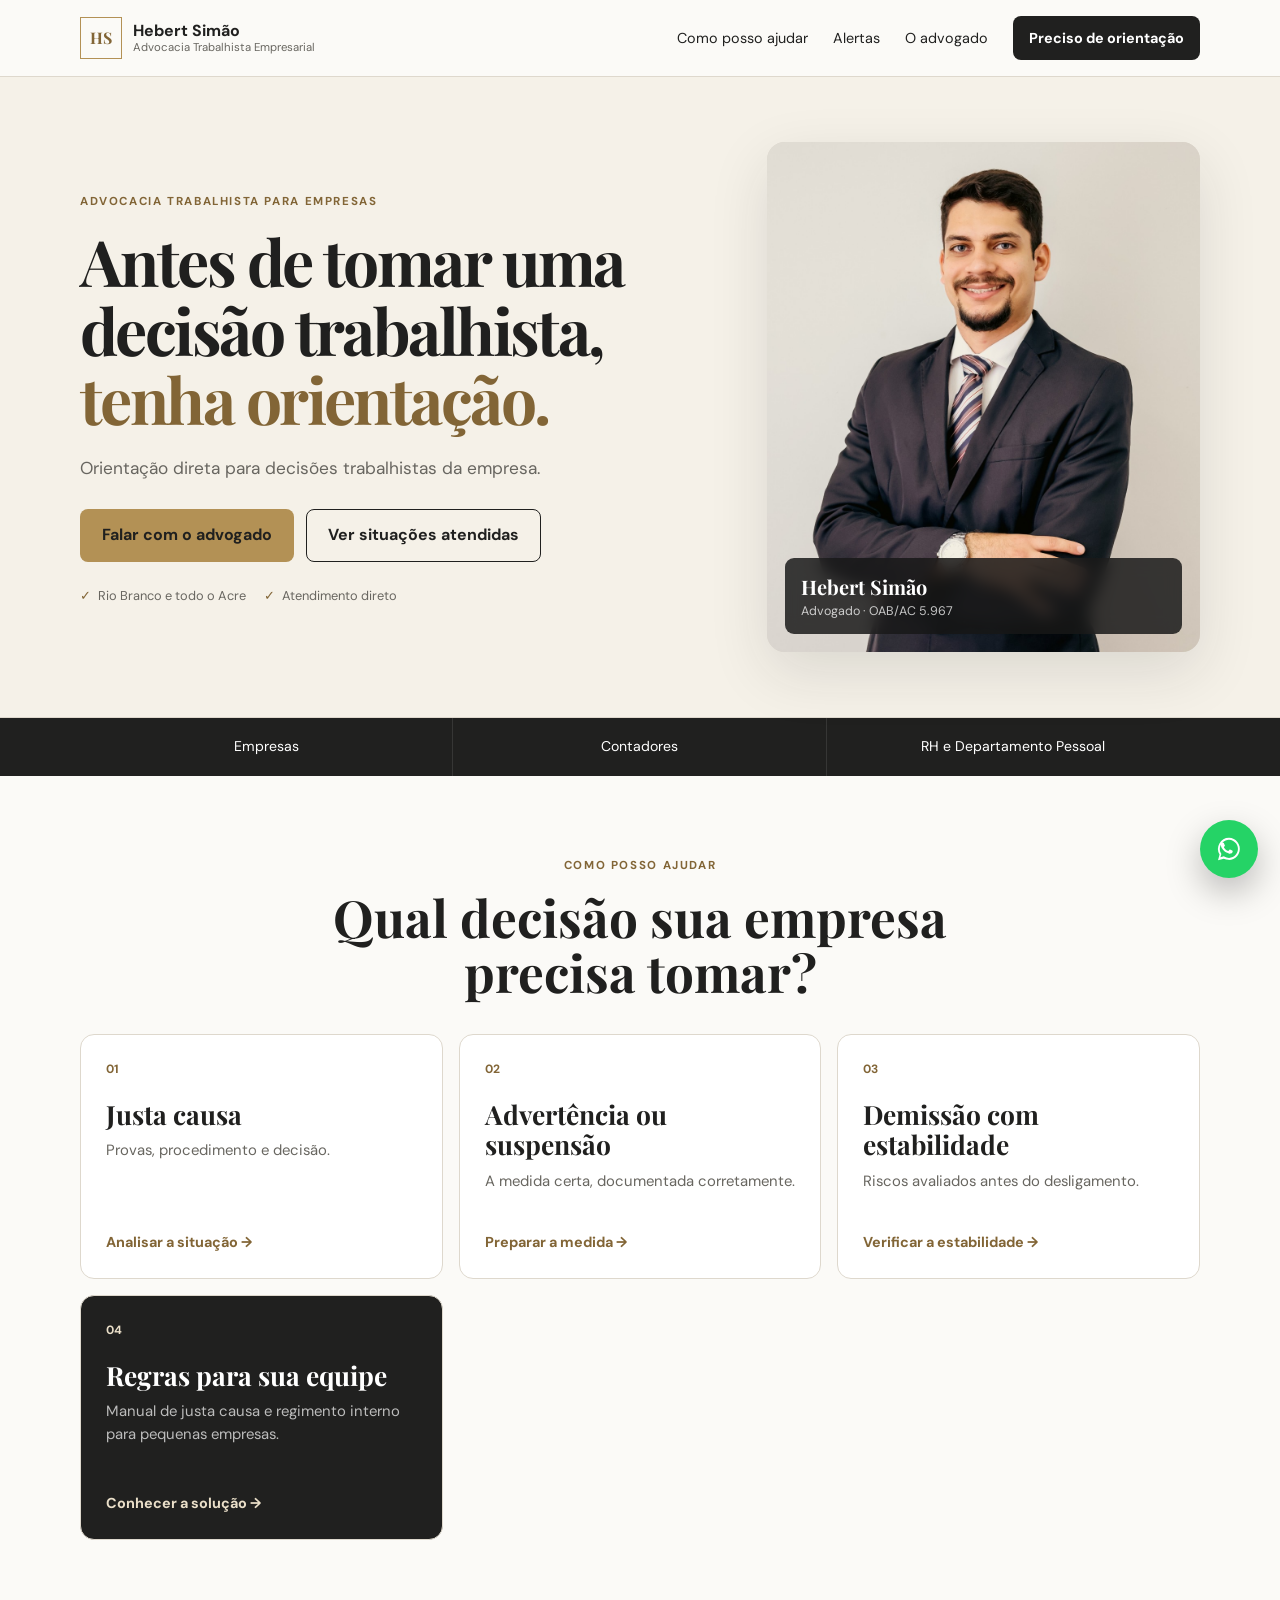
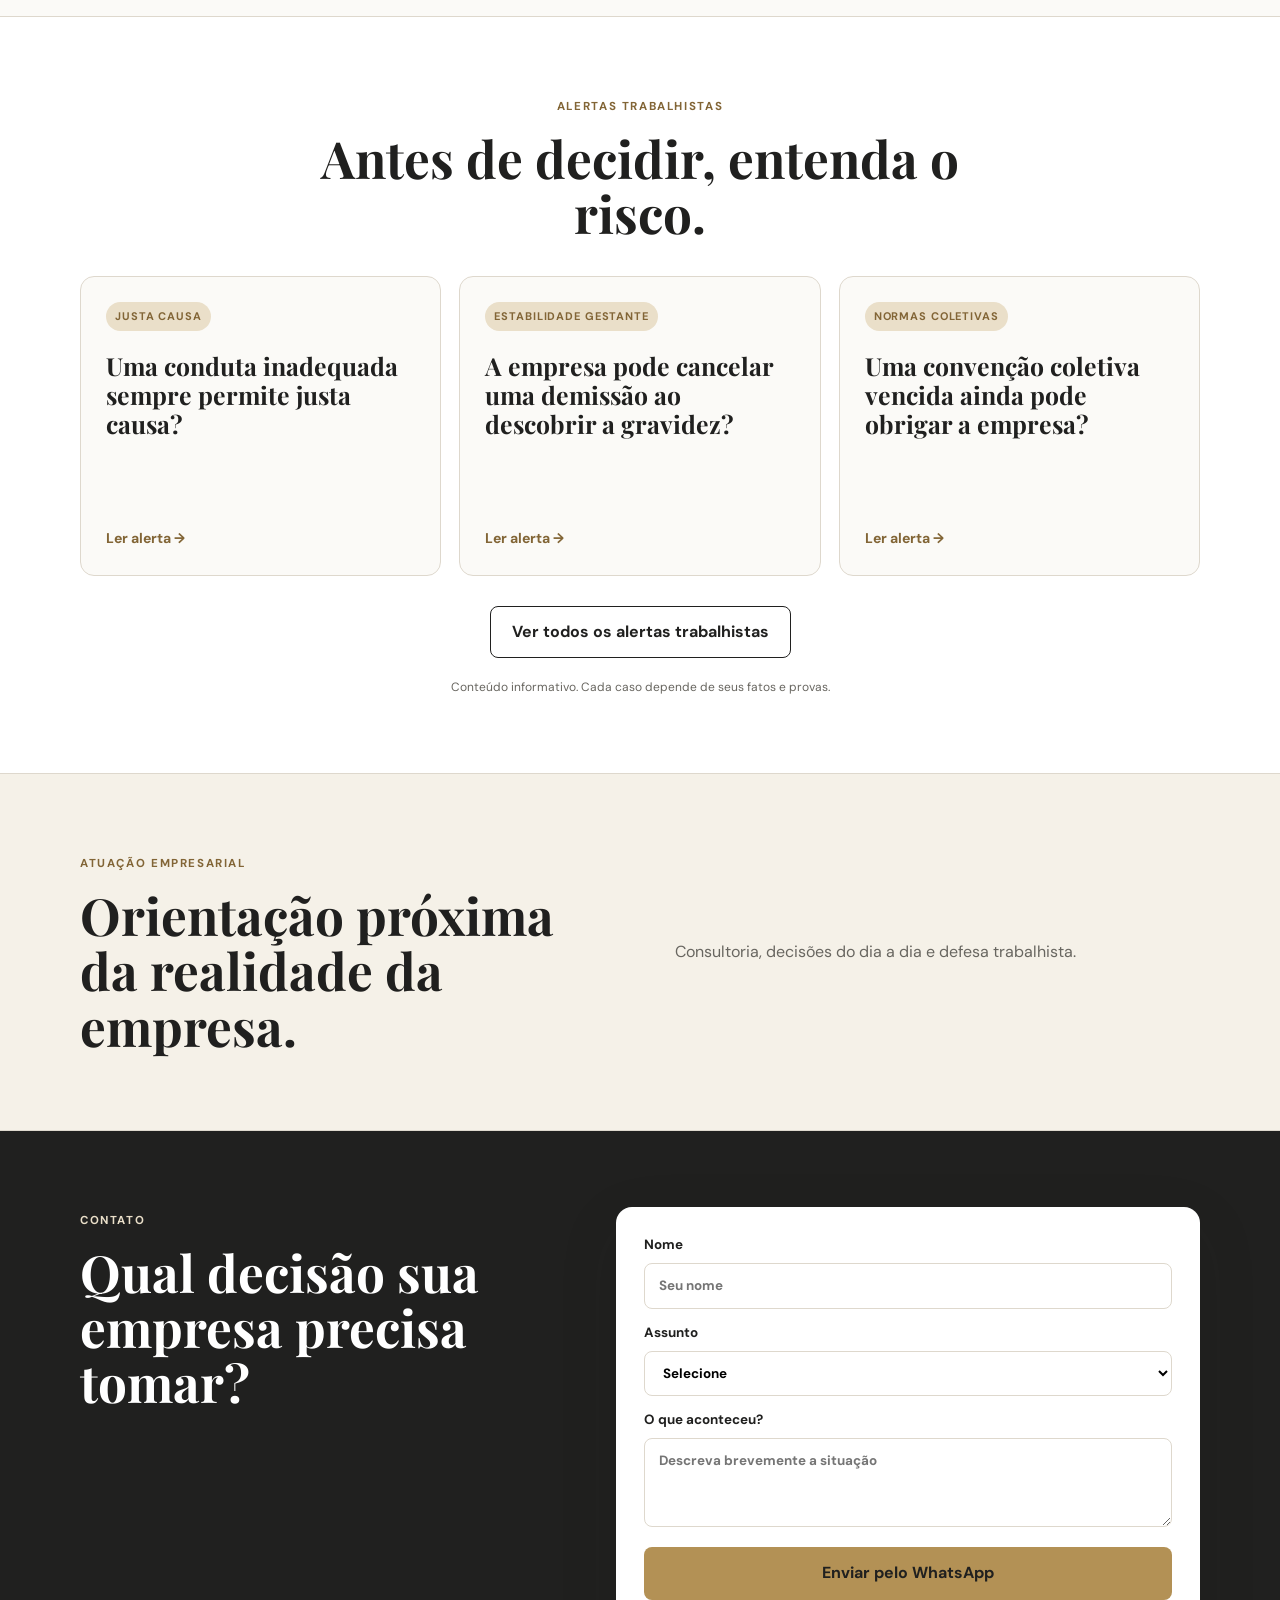
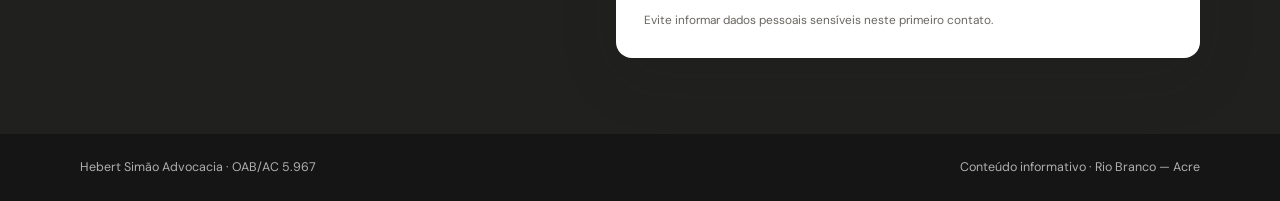
==== commit b3412eaa: "Ajusta chamada da solução trabalhista na página inicial" ====
--- a/index.html
+++ b/index.html
@@ -65,7 +65,7 @@
           <article class="service-card"><span class="service-number">01</span><h3>Justa causa</h3><p>Provas, procedimento e decisão.</p><a href="#contato" data-service="Justa causa">Analisar a situação →</a></article>
           <article class="service-card"><span class="service-number">02</span><h3>Advertência ou suspensão</h3><p>A medida certa, documentada corretamente.</p><a href="#contato" data-service="Advertência ou suspensão">Preparar a medida →</a></article>
           <article class="service-card"><span class="service-number">03</span><h3>Demissão com estabilidade</h3><p>Riscos avaliados antes do desligamento.</p><a href="#contato" data-service="Demissão de empregado com estabilidade">Verificar a estabilidade →</a></article>
-          <article class="service-card featured"><span class="service-number">04</span><h3>Quer contratar e crescer?</h3><p>Manual de justa causa, regimento interno e orientação para sua empresa.</p><a href="consultoria.html">Preparar minha empresa →</a></article>
+          <article class="service-card featured"><span class="service-number">04</span><h3>Regras para sua equipe</h3><p>Manual de justa causa e regimento interno para pequenas empresas.</p><a href="consultoria.html">Conhecer a solução →</a></article>
         </div>
       </div>
     </section>
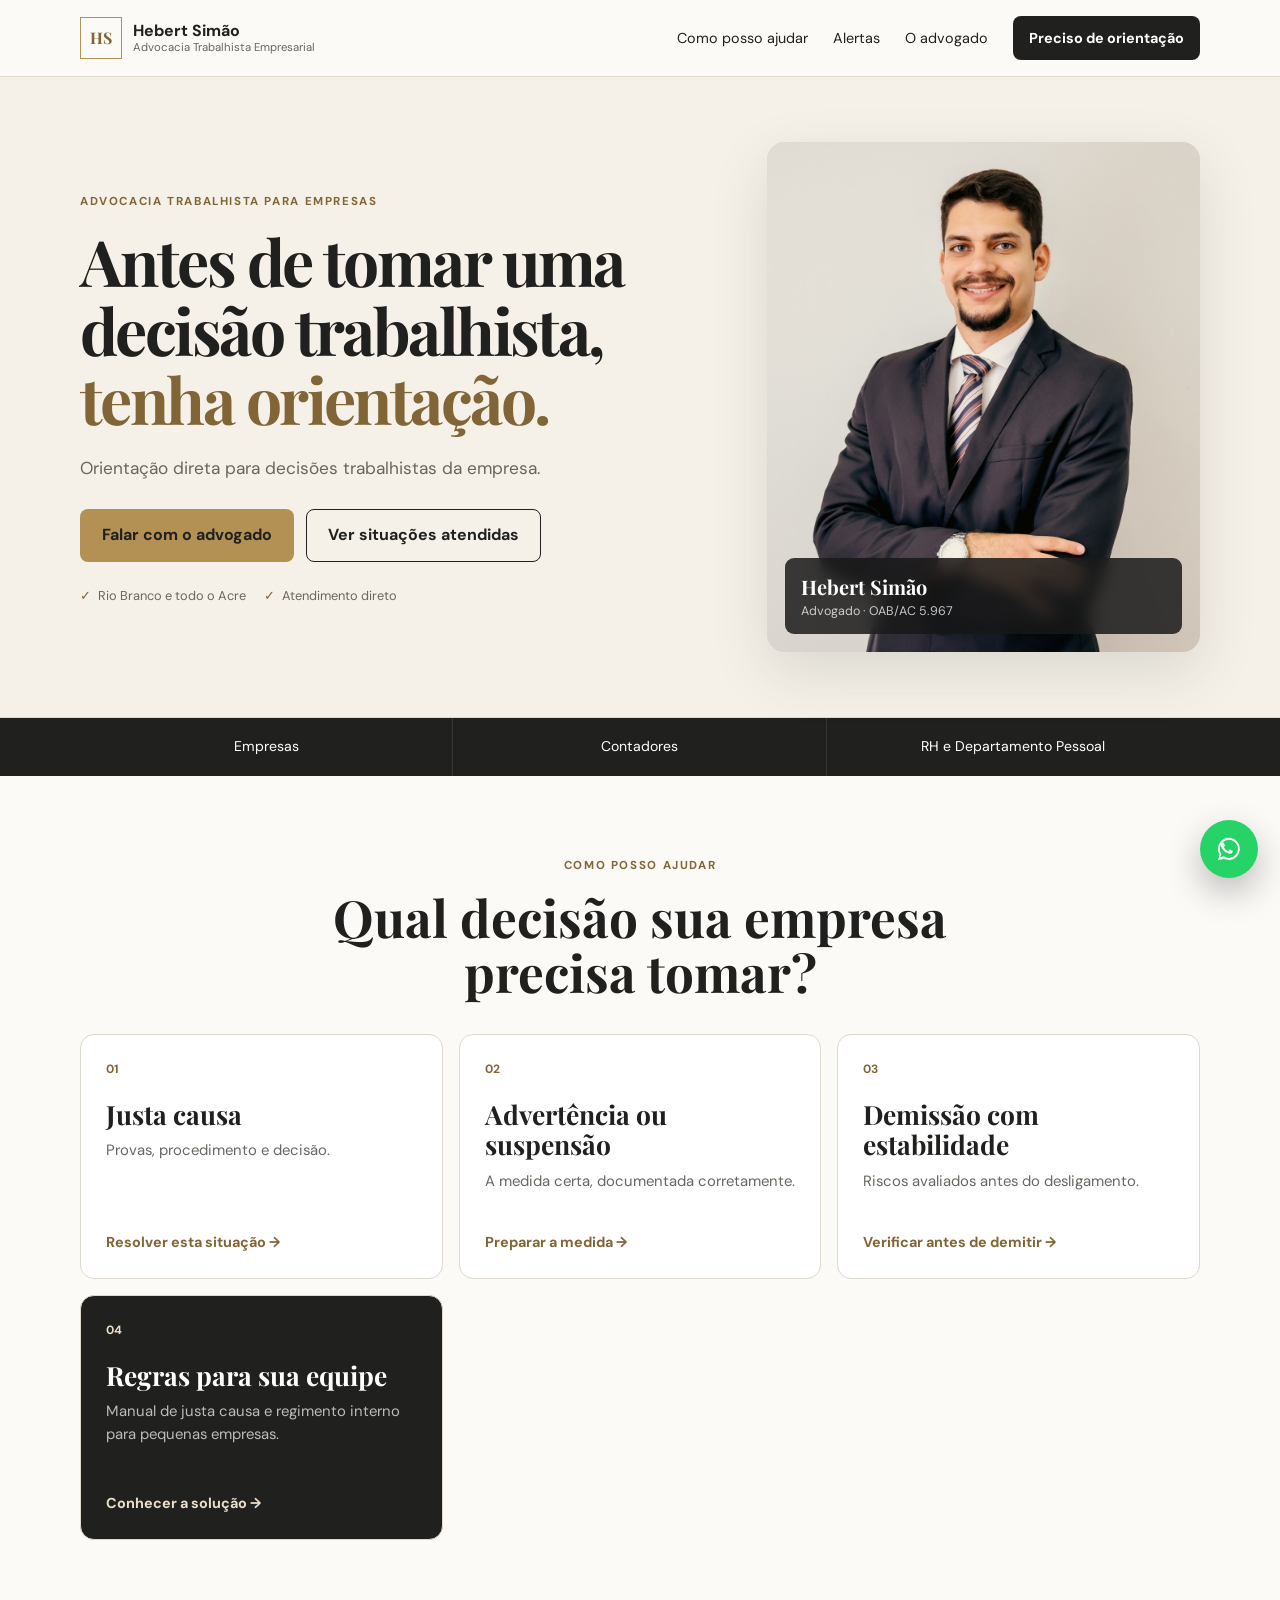
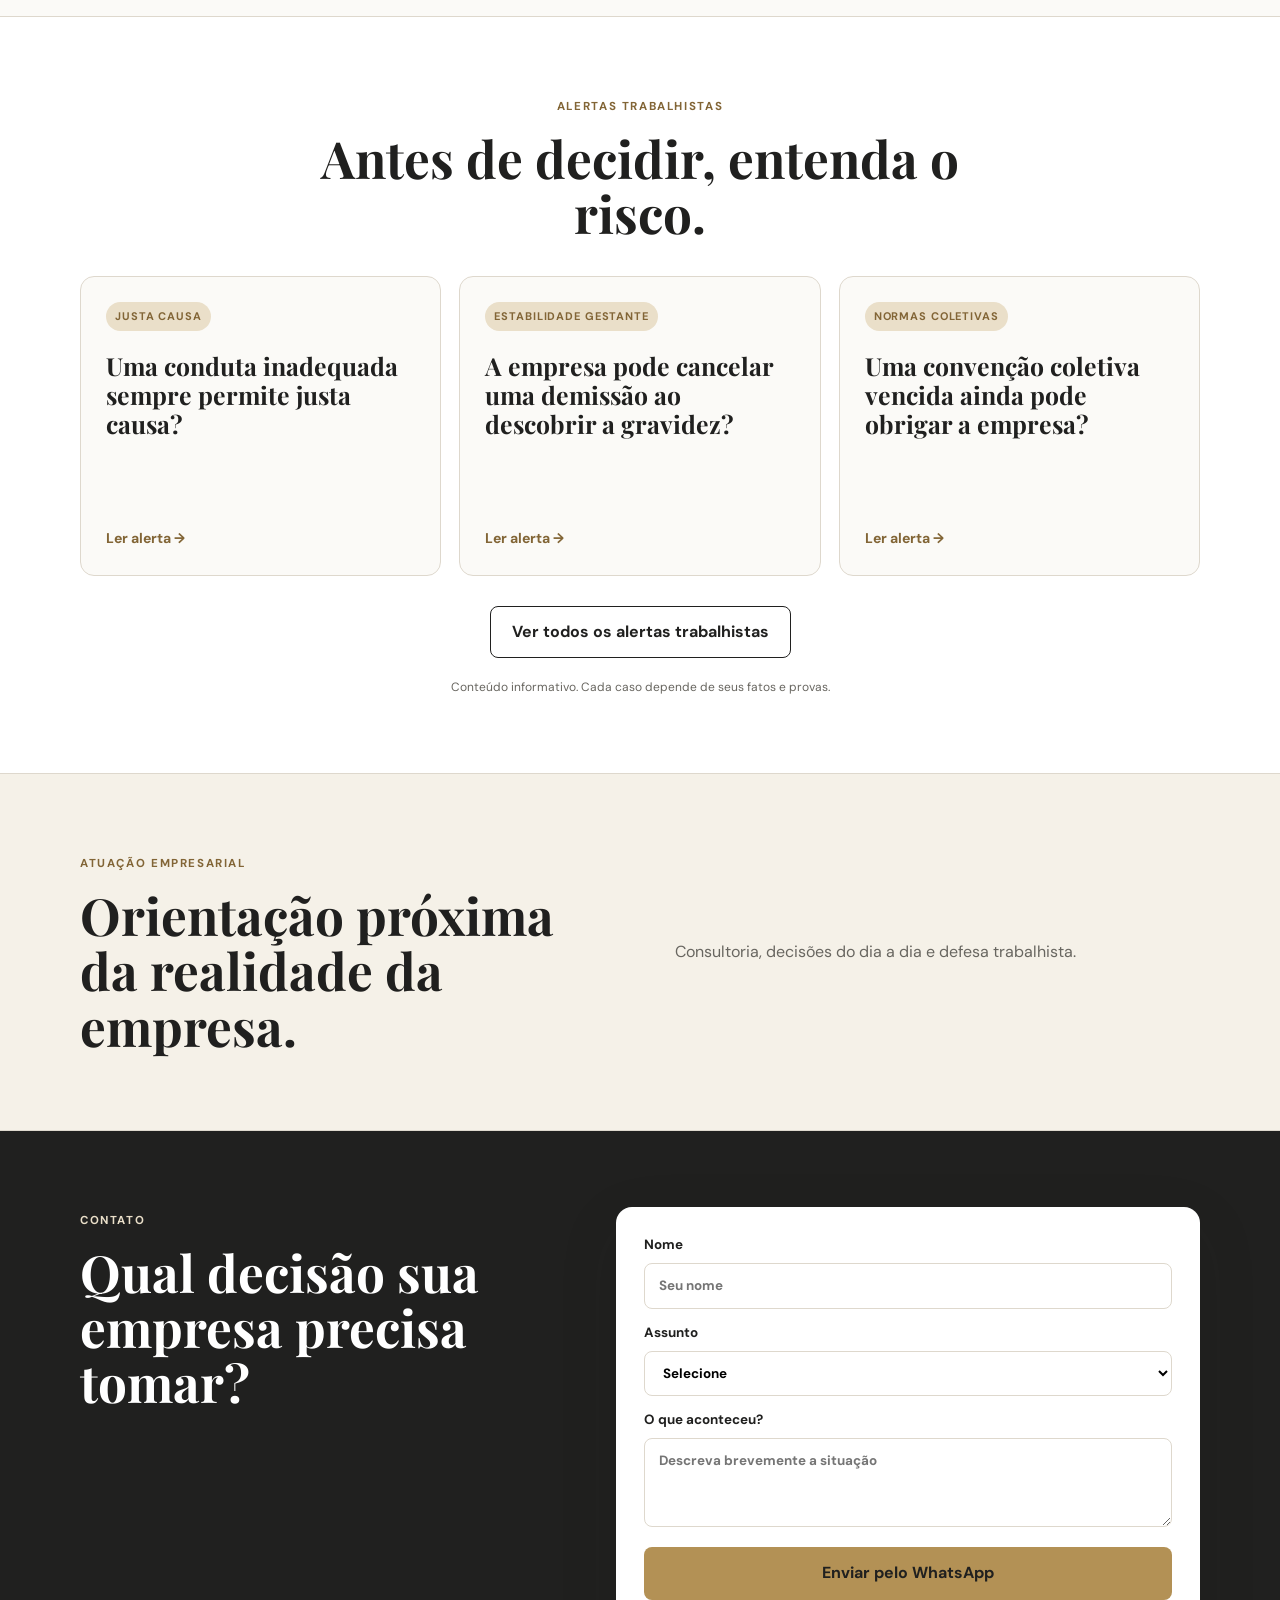
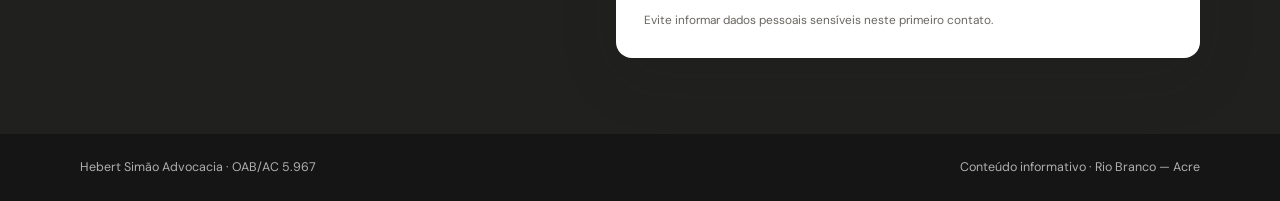
==== commit 840c90a8: "Conecta decisões a soluções trabalhistas" ====
--- a/index.html
+++ b/index.html
@@ -62,9 +62,9 @@
           <h2>Qual decisão sua empresa precisa tomar?</h2>
         </div>
         <div class="service-grid">
-          <article class="service-card"><span class="service-number">01</span><h3>Justa causa</h3><p>Provas, procedimento e decisão.</p><a href="#contato" data-service="Justa causa">Analisar a situação →</a></article>
-          <article class="service-card"><span class="service-number">02</span><h3>Advertência ou suspensão</h3><p>A medida certa, documentada corretamente.</p><a href="#contato" data-service="Advertência ou suspensão">Preparar a medida →</a></article>
-          <article class="service-card"><span class="service-number">03</span><h3>Demissão com estabilidade</h3><p>Riscos avaliados antes do desligamento.</p><a href="#contato" data-service="Demissão de empregado com estabilidade">Verificar a estabilidade →</a></article>
+          <article class="service-card"><span class="service-number">01</span><h3>Justa causa</h3><p>Provas, procedimento e decisão.</p><a href="solucao.html?tipo=justa-causa">Resolver esta situação →</a></article>
+          <article class="service-card"><span class="service-number">02</span><h3>Advertência ou suspensão</h3><p>A medida certa, documentada corretamente.</p><a href="solucao.html?tipo=advertencia">Preparar a medida →</a></article>
+          <article class="service-card"><span class="service-number">03</span><h3>Demissão com estabilidade</h3><p>Riscos avaliados antes do desligamento.</p><a href="solucao.html?tipo=estabilidade">Verificar antes de demitir →</a></article>
           <article class="service-card featured"><span class="service-number">04</span><h3>Regras para sua equipe</h3><p>Manual de justa causa e regimento interno para pequenas empresas.</p><a href="consultoria.html">Conhecer a solução →</a></article>
         </div>
       </div>
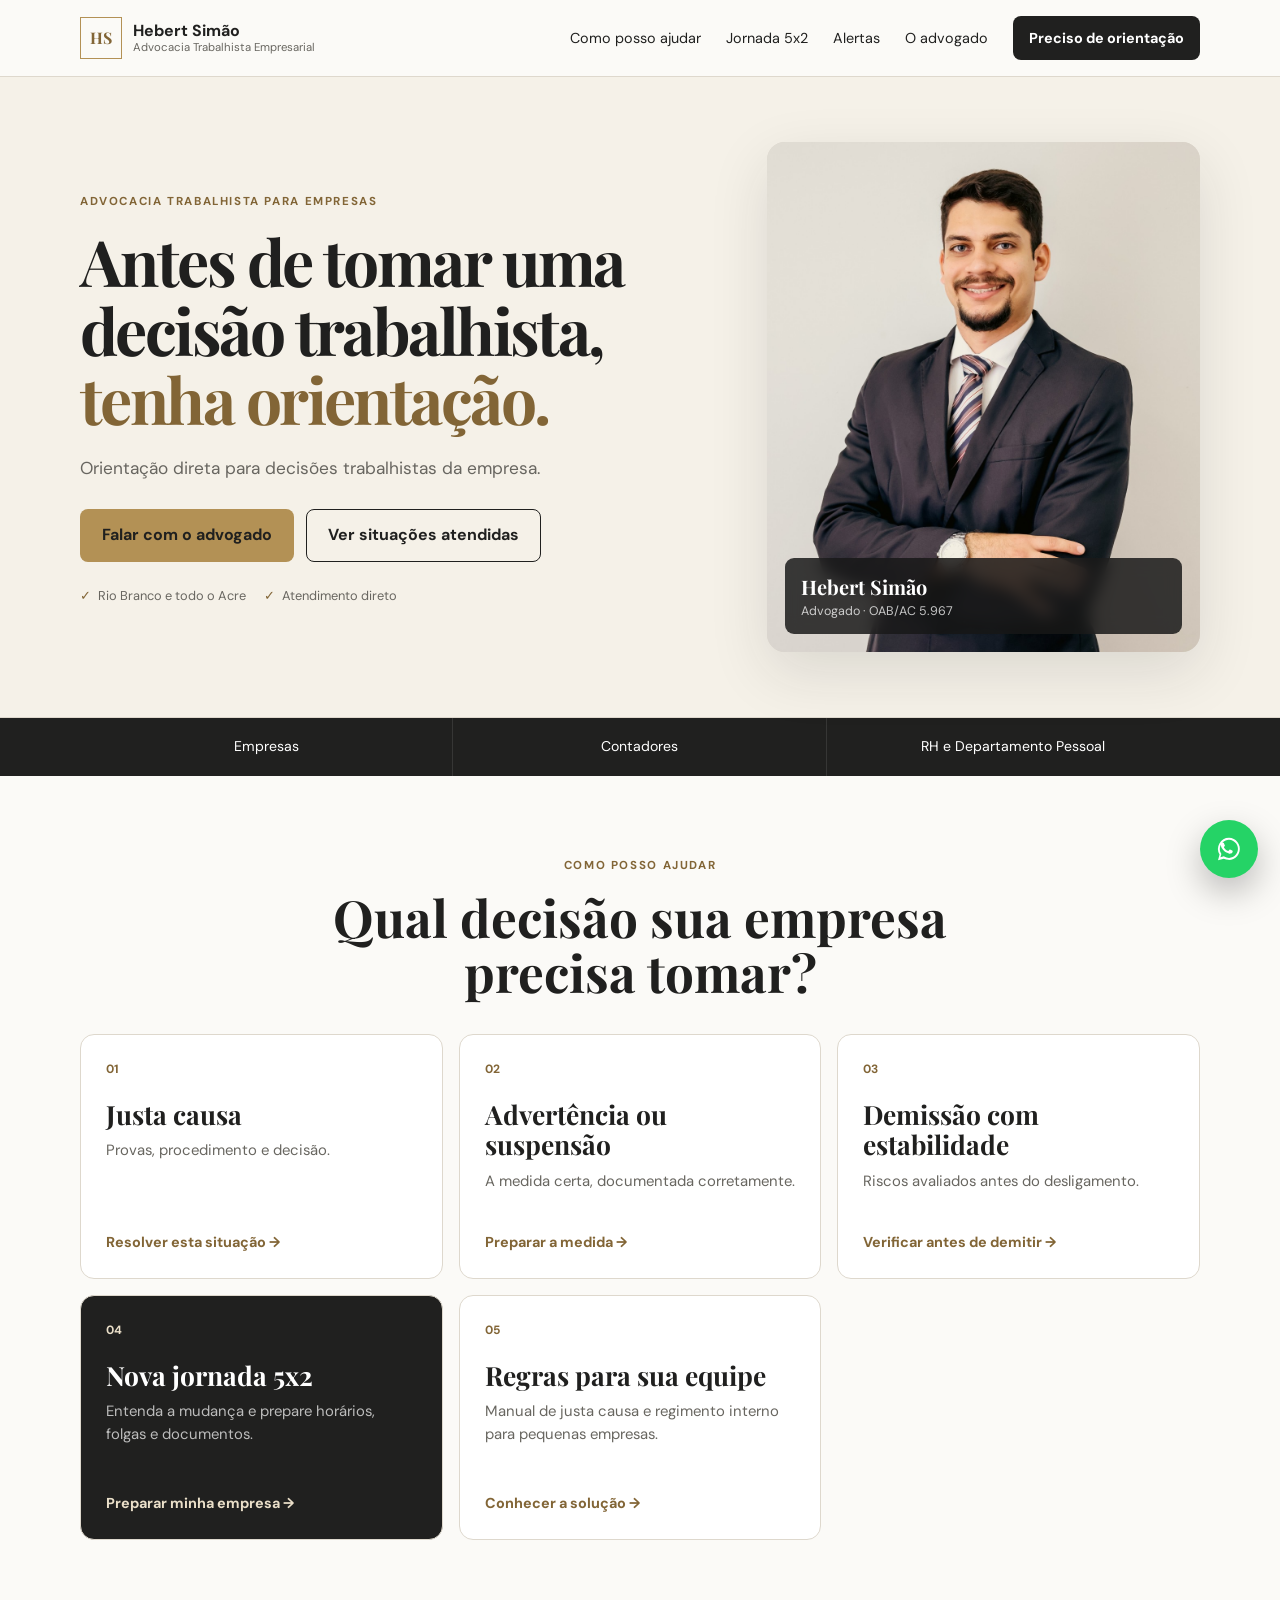
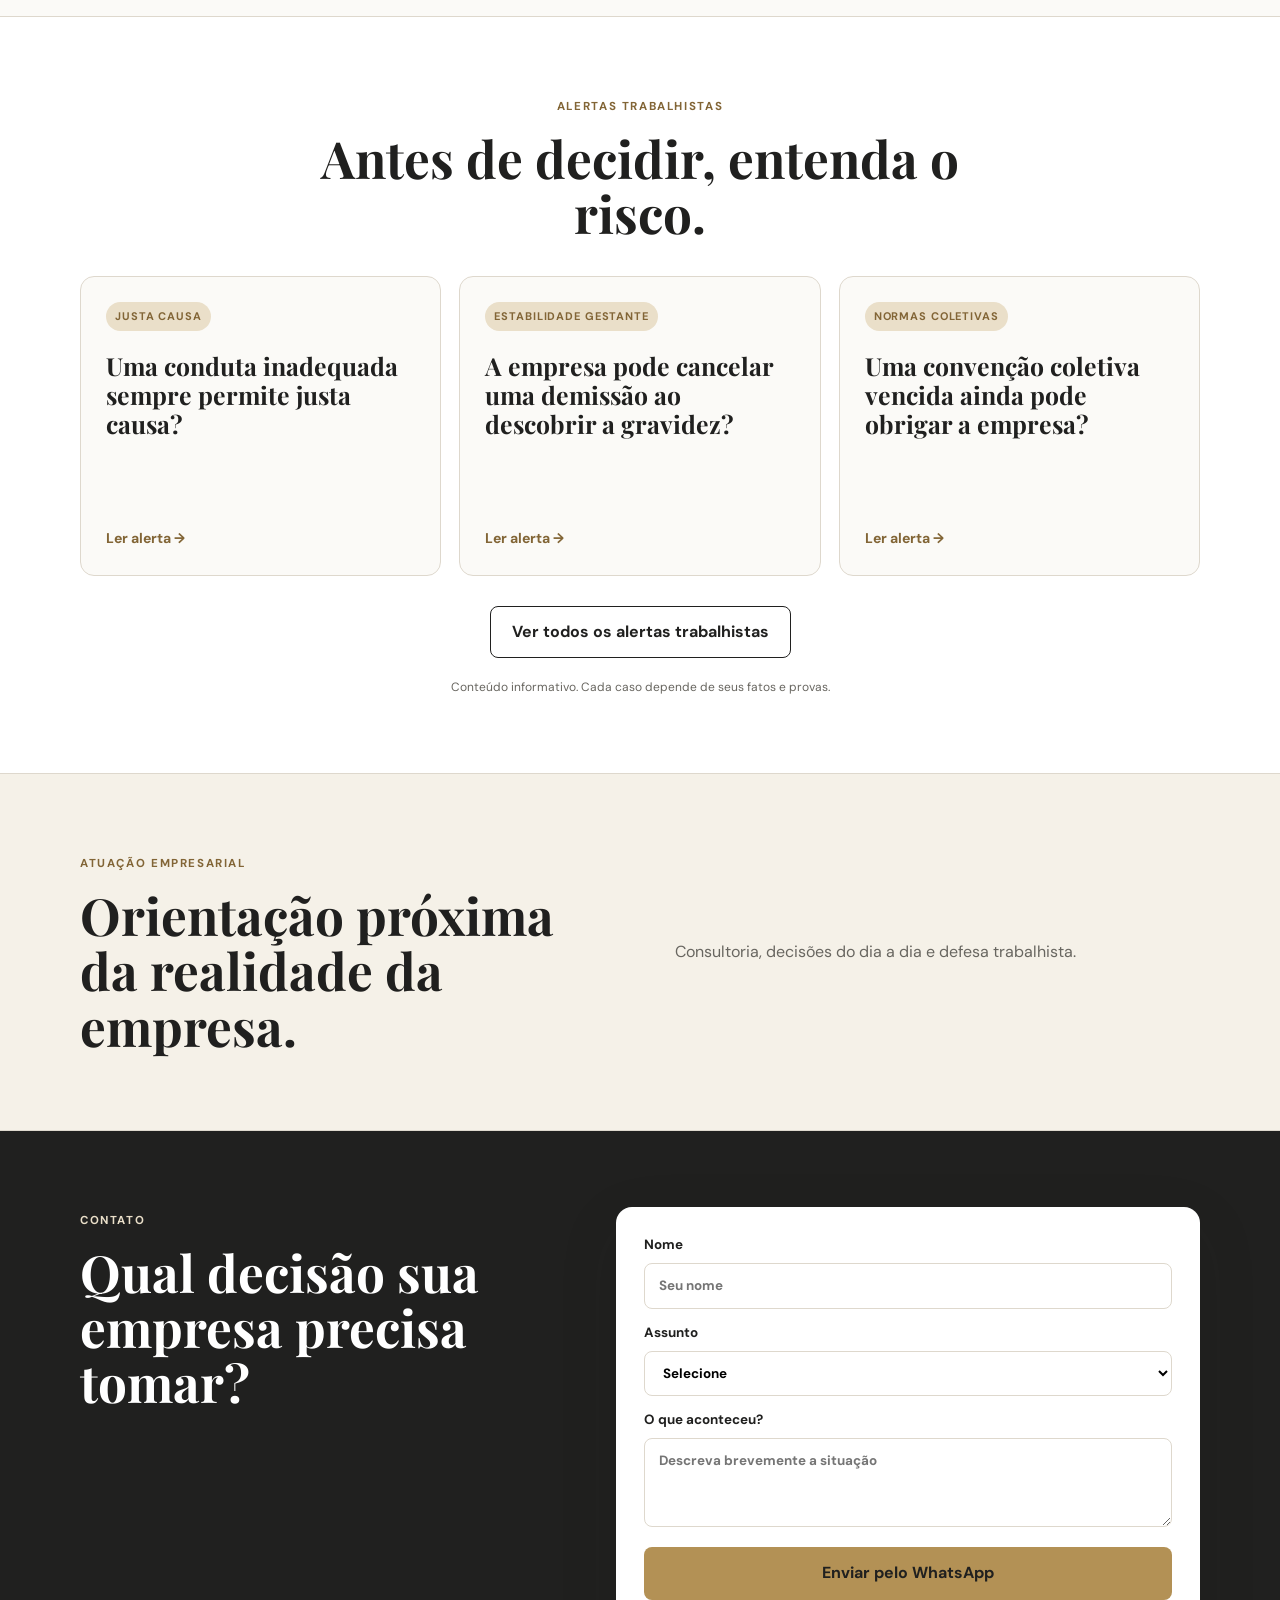
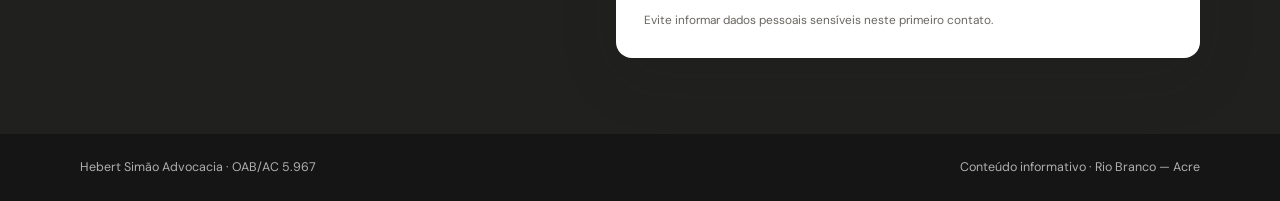
==== commit 459e25b2: "Adiciona destaque para nova jornada 5x2" ====
--- a/index.html
+++ b/index.html
@@ -3,7 +3,7 @@
 <head>
   <meta charset="UTF-8" />
   <meta name="viewport" content="width=device-width, initial-scale=1.0" />
-  <meta name="description" content="Advocacia trabalhista para empresas no Acre. Orientação em justa causa, advertências, estabilidade, regimento interno e consultoria trabalhista." />
+  <meta name="description" content="Advocacia trabalhista para empresas no Acre. Jornada 5x2, justa causa, advertências, estabilidade e regimento interno." />
   <meta name="theme-color" content="#f5f1e8" />
   <meta property="og:title" content="Hebert Simão | Advocacia Trabalhista Empresarial" />
   <meta property="og:description" content="Orientação jurídica antes de advertir, aplicar justa causa ou demitir um empregado com estabilidade." />
@@ -24,6 +24,7 @@
       <button class="menu-toggle" type="button" aria-label="Abrir menu" aria-expanded="false"><span></span><span></span><span></span></button>
       <nav class="main-nav" aria-label="Navegação principal">
         <a href="#servicos">Como posso ajudar</a>
+        <a href="jornada-5x2.html">Jornada 5x2</a>
         <a href="#alertas">Alertas</a>
         <a href="#sobre">O advogado</a>
         <a class="nav-cta" href="#contato">Preciso de orientação</a>
@@ -65,7 +66,8 @@
           <article class="service-card"><span class="service-number">01</span><h3>Justa causa</h3><p>Provas, procedimento e decisão.</p><a href="solucao.html?tipo=justa-causa">Resolver esta situação →</a></article>
           <article class="service-card"><span class="service-number">02</span><h3>Advertência ou suspensão</h3><p>A medida certa, documentada corretamente.</p><a href="solucao.html?tipo=advertencia">Preparar a medida →</a></article>
           <article class="service-card"><span class="service-number">03</span><h3>Demissão com estabilidade</h3><p>Riscos avaliados antes do desligamento.</p><a href="solucao.html?tipo=estabilidade">Verificar antes de demitir →</a></article>
-          <article class="service-card featured"><span class="service-number">04</span><h3>Regras para sua equipe</h3><p>Manual de justa causa e regimento interno para pequenas empresas.</p><a href="consultoria.html">Conhecer a solução →</a></article>
+          <article class="service-card featured"><span class="service-number">04</span><h3>Nova jornada 5x2</h3><p>Entenda a mudança e prepare horários, folgas e documentos.</p><a href="jornada-5x2.html">Preparar minha empresa →</a></article>
+          <article class="service-card"><span class="service-number">05</span><h3>Regras para sua equipe</h3><p>Manual de justa causa e regimento interno para pequenas empresas.</p><a href="consultoria.html">Conhecer a solução →</a></article>
         </div>
       </div>
     </section>
@@ -98,7 +100,7 @@
         <div class="contact-copy"><span class="eyebrow">Contato</span><h2>Qual decisão sua empresa precisa tomar?</h2></div>
         <form class="contact-form" id="contactForm">
           <label>Nome<input type="text" name="nome" autocomplete="name" required placeholder="Seu nome" /></label>
-          <label>Assunto<select name="assunto" id="assunto" required><option value="">Selecione</option><option value="Justa causa">Justa causa</option><option value="Advertência ou suspensão">Advertência ou suspensão</option><option value="Demissão de empregado com estabilidade">Demissão com estabilidade</option><option value="Elaboração de regimento interno">Regimento interno</option><option value="Consultoria trabalhista empresarial">Consultoria trabalhista</option><option value="Análise de uma decisão trabalhista">Outro assunto</option></select></label>
+          <label>Assunto<select name="assunto" id="assunto" required><option value="">Selecione</option><option value="Justa causa">Justa causa</option><option value="Advertência ou suspensão">Advertência ou suspensão</option><option value="Demissão de empregado com estabilidade">Demissão com estabilidade</option><option value="Elaboração de regimento interno">Regimento interno</option><option value="Consultoria trabalhista empresarial">Consultoria trabalhista</option><option value="Adaptação à jornada 5x2">Adaptação à jornada 5x2</option><option value="Análise de uma decisão trabalhista">Outro assunto</option></select></label>
           <label>O que aconteceu?<textarea name="mensagem" required rows="3" placeholder="Descreva brevemente a situação"></textarea></label>
           <input type="hidden" name="perfil" value="Empresa, contador ou RH" />
           <button class="btn btn-primary btn-full" type="submit">Enviar pelo WhatsApp</button>
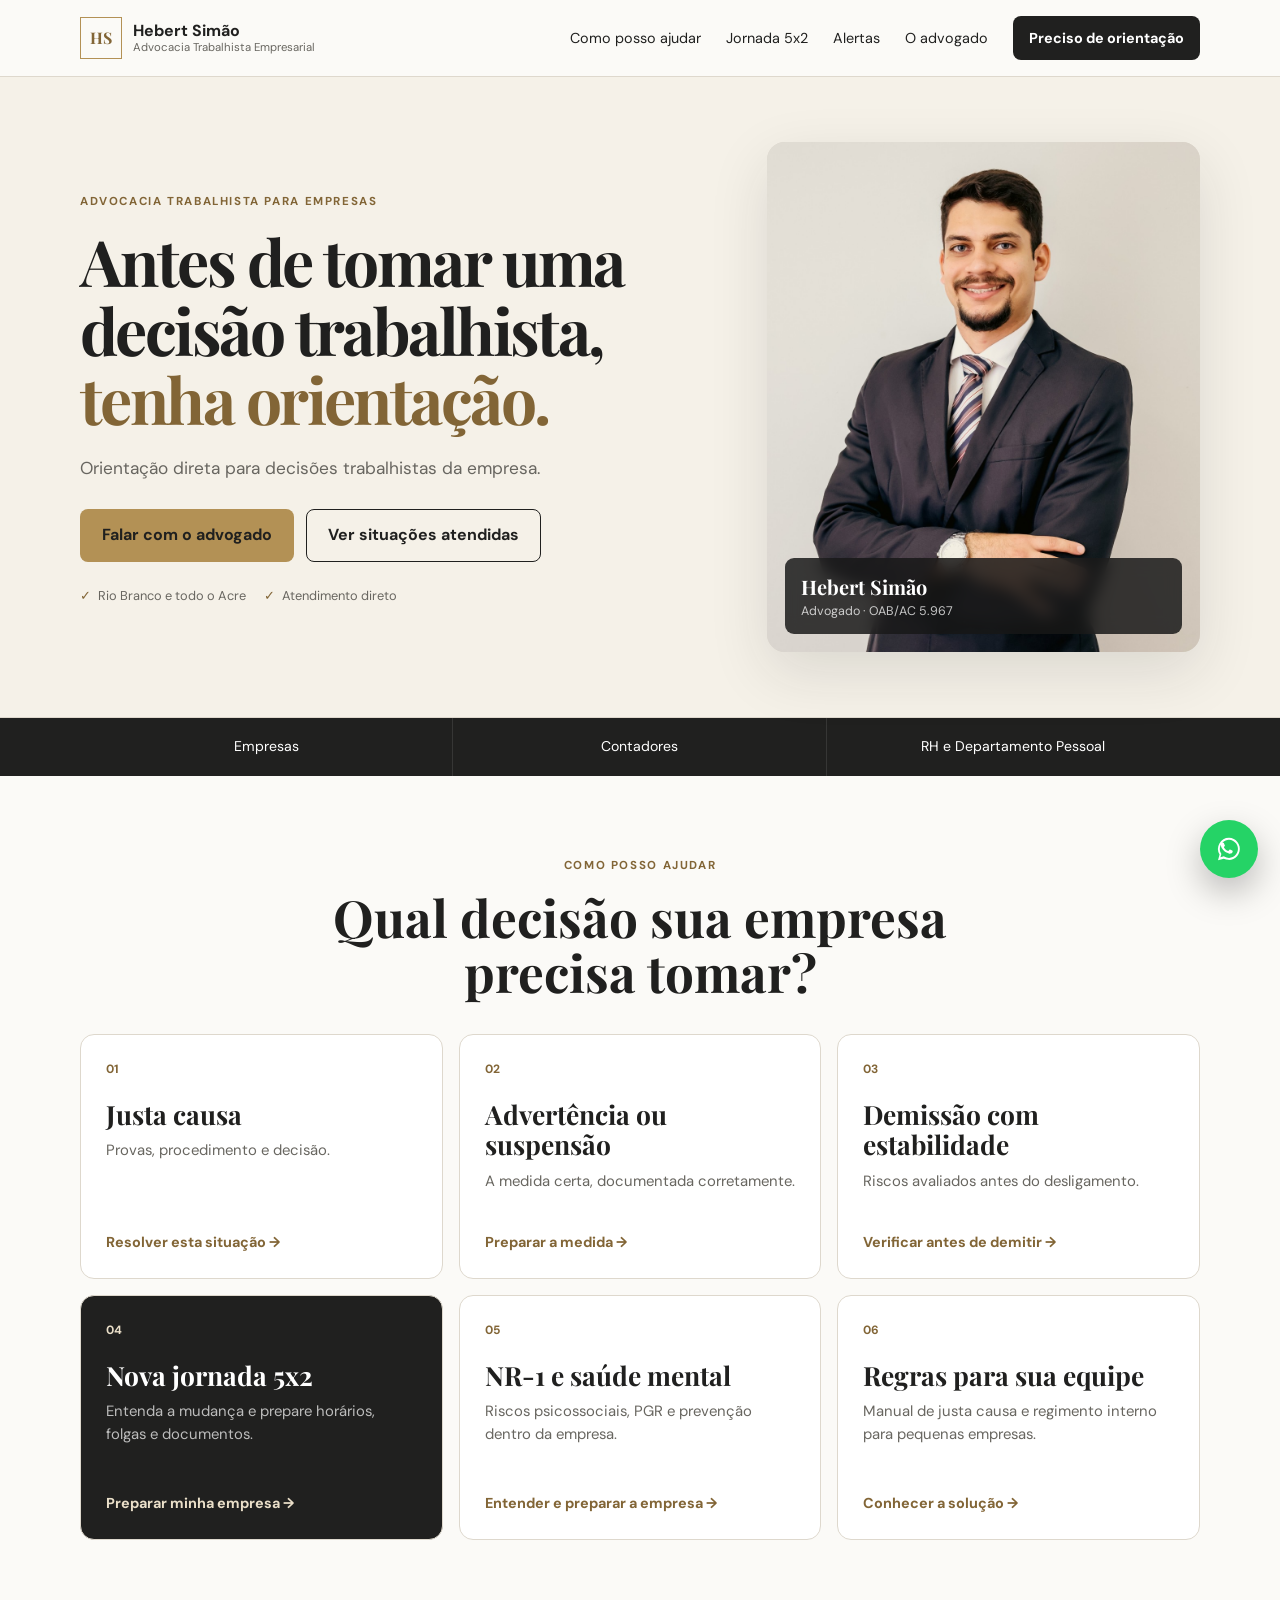
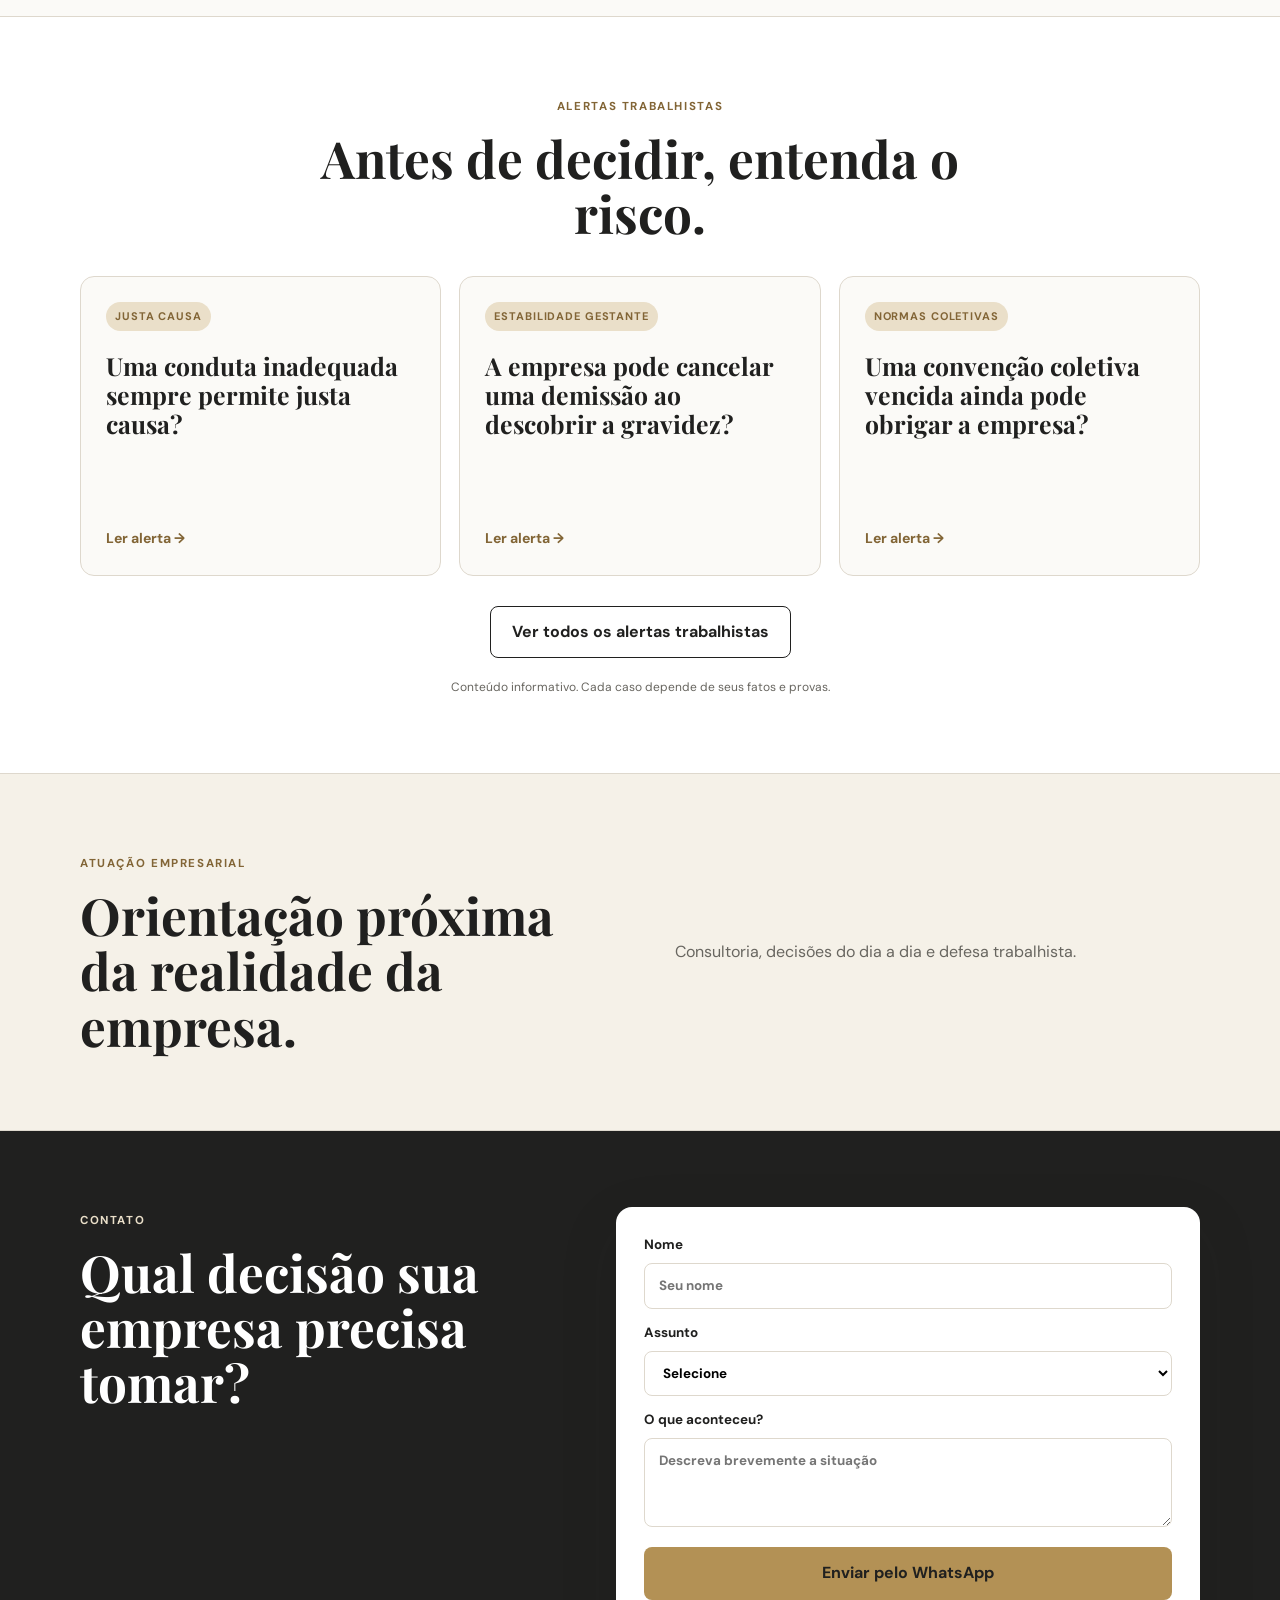
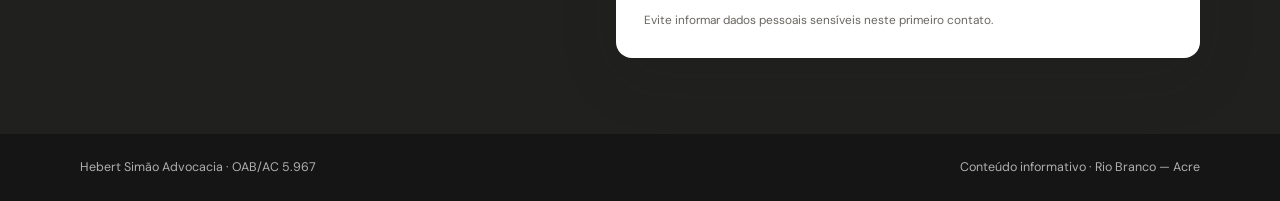
==== commit 7902a233: "Adiciona solução sobre NR-1 à página principal" ====
--- a/index.html
+++ b/index.html
@@ -67,7 +67,8 @@
           <article class="service-card"><span class="service-number">02</span><h3>Advertência ou suspensão</h3><p>A medida certa, documentada corretamente.</p><a href="solucao.html?tipo=advertencia">Preparar a medida →</a></article>
           <article class="service-card"><span class="service-number">03</span><h3>Demissão com estabilidade</h3><p>Riscos avaliados antes do desligamento.</p><a href="solucao.html?tipo=estabilidade">Verificar antes de demitir →</a></article>
           <article class="service-card featured"><span class="service-number">04</span><h3>Nova jornada 5x2</h3><p>Entenda a mudança e prepare horários, folgas e documentos.</p><a href="jornada-5x2.html">Preparar minha empresa →</a></article>
-          <article class="service-card"><span class="service-number">05</span><h3>Regras para sua equipe</h3><p>Manual de justa causa e regimento interno para pequenas empresas.</p><a href="consultoria.html">Conhecer a solução →</a></article>
+          <article class="service-card"><span class="service-number">05</span><h3>NR-1 e saúde mental</h3><p>Riscos psicossociais, PGR e prevenção dentro da empresa.</p><a href="nr1-riscos-psicossociais.html">Entender e preparar a empresa →</a></article>
+          <article class="service-card"><span class="service-number">06</span><h3>Regras para sua equipe</h3><p>Manual de justa causa e regimento interno para pequenas empresas.</p><a href="consultoria.html">Conhecer a solução →</a></article>
         </div>
       </div>
     </section>
@@ -100,7 +101,7 @@
         <div class="contact-copy"><span class="eyebrow">Contato</span><h2>Qual decisão sua empresa precisa tomar?</h2></div>
         <form class="contact-form" id="contactForm">
           <label>Nome<input type="text" name="nome" autocomplete="name" required placeholder="Seu nome" /></label>
-          <label>Assunto<select name="assunto" id="assunto" required><option value="">Selecione</option><option value="Justa causa">Justa causa</option><option value="Advertência ou suspensão">Advertência ou suspensão</option><option value="Demissão de empregado com estabilidade">Demissão com estabilidade</option><option value="Elaboração de regimento interno">Regimento interno</option><option value="Consultoria trabalhista empresarial">Consultoria trabalhista</option><option value="Adaptação à jornada 5x2">Adaptação à jornada 5x2</option><option value="Análise de uma decisão trabalhista">Outro assunto</option></select></label>
+          <label>Assunto<select name="assunto" id="assunto" required><option value="">Selecione</option><option value="Justa causa">Justa causa</option><option value="Advertência ou suspensão">Advertência ou suspensão</option><option value="Demissão de empregado com estabilidade">Demissão com estabilidade</option><option value="Elaboração de regimento interno">Regimento interno</option><option value="Consultoria trabalhista empresarial">Consultoria trabalhista</option><option value="Adaptação à jornada 5x2">Adaptação à jornada 5x2</option><option value="Adequação à NR-1 e riscos psicossociais">NR-1 e riscos psicossociais</option><option value="Análise de uma decisão trabalhista">Outro assunto</option></select></label>
           <label>O que aconteceu?<textarea name="mensagem" required rows="3" placeholder="Descreva brevemente a situação"></textarea></label>
           <input type="hidden" name="perfil" value="Empresa, contador ou RH" />
           <button class="btn btn-primary btn-full" type="submit">Enviar pelo WhatsApp</button>
